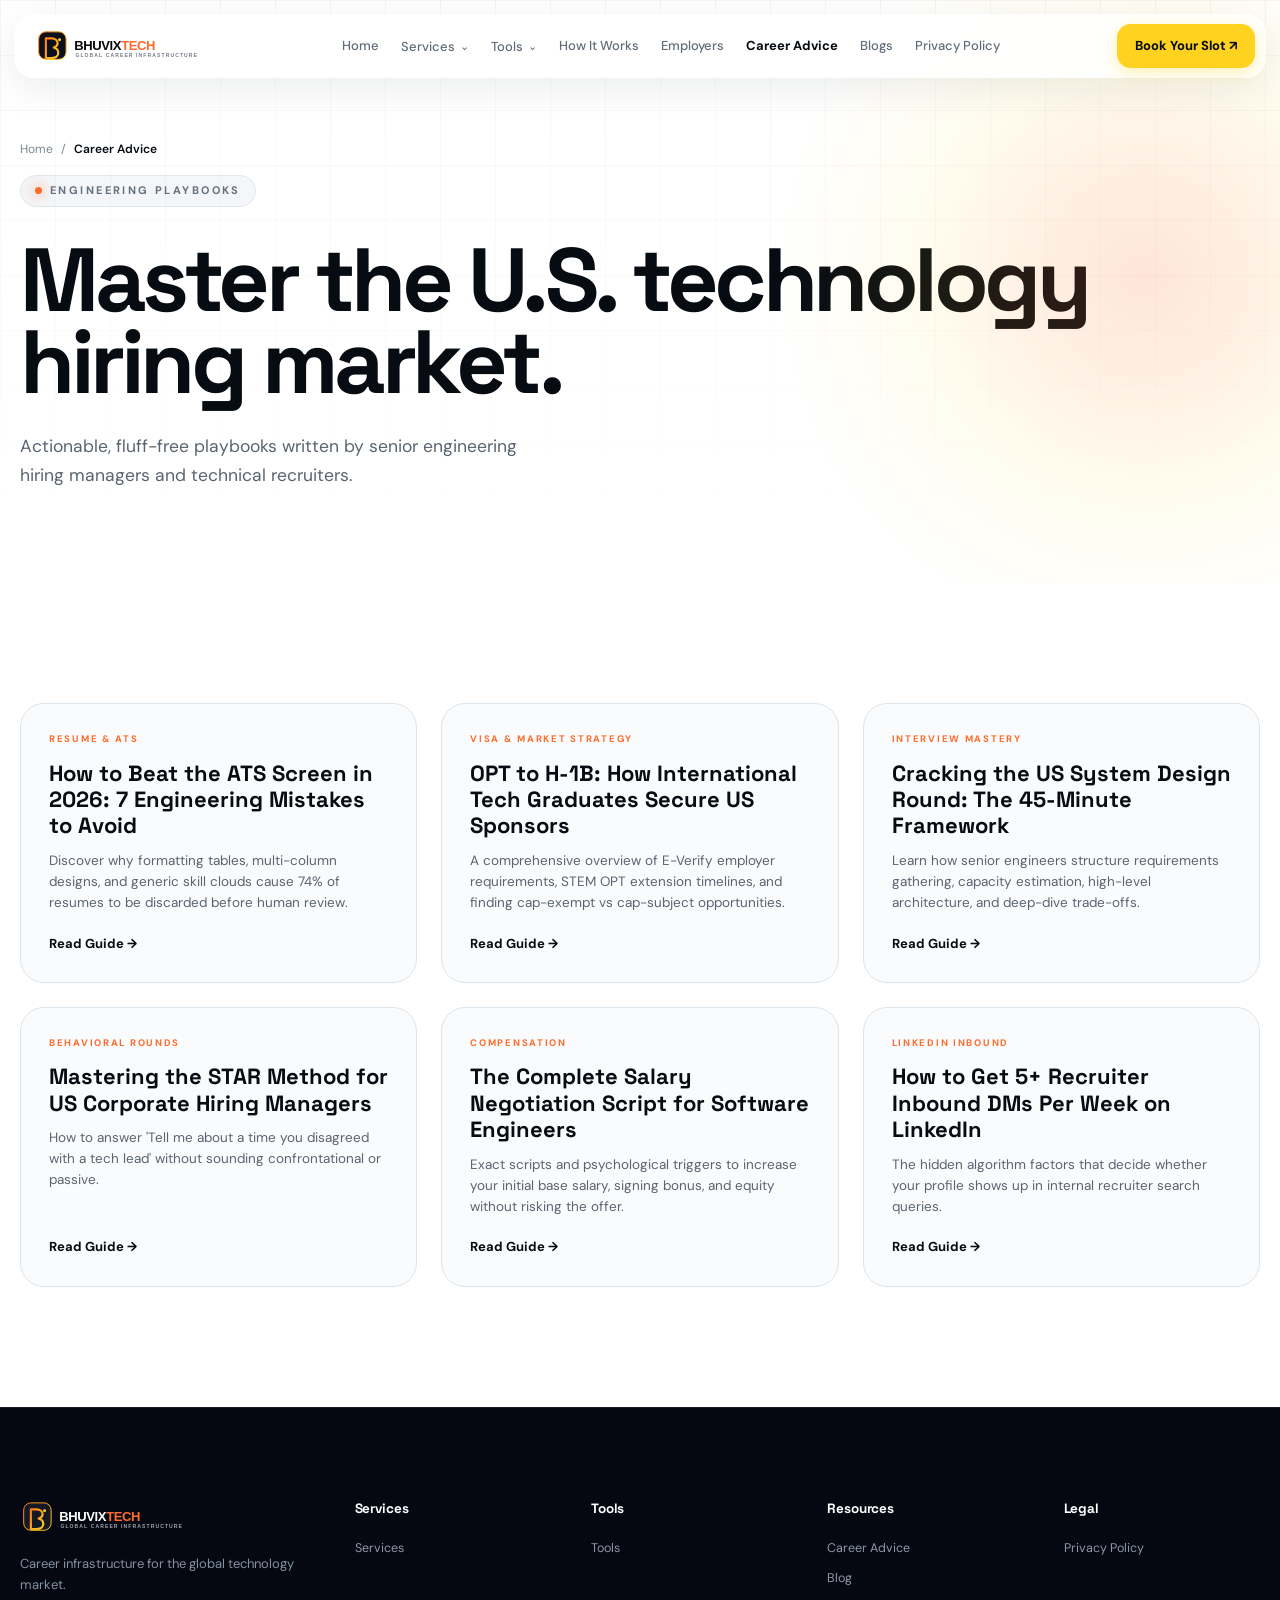
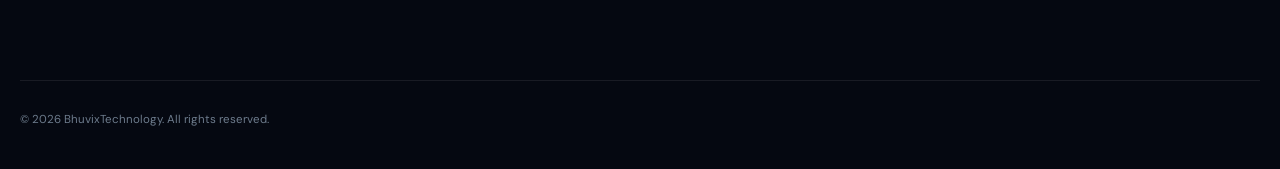
==== career-advice.html @ 8f8b4626 "Initial commit of BhuvixTechnology website" ====
<!DOCTYPE html>
<html lang="en">
<head>
  <meta charset="utf-8">
  <meta name="viewport" content="width=device-width, initial-scale=1">
  <title>Career Advice &amp; Guides — BhuvixTechnology</title>
  <meta name="description" content="Expert insights on navigating the US technology hiring landscape, ATS resume optimization, system design interview prep, and STEM OPT/H-1B job strategies.">
  <link rel="icon" href="assets/logo.svg" type="image/svg+xml">
  <link rel="stylesheet" href="css/style.css">
</head>
<body>
  <svg style="position:absolute;width:0;height:0" aria-hidden="true">
    <defs>
      <filter id="goo">
        <feGaussianBlur in="SourceGraphic" result="blur" stdDeviation="6"></feGaussianBlur>
        <feColorMatrix in="blur" mode="matrix" values="1 0 0 0 0  0 1 0 0 0  0 0 1 0 0  0 0 0 21 -7" result="goo"></feColorMatrix>
        <feBlend in2="goo" in="SourceGraphic" result="mix"></feBlend>
      </filter>
    </defs>
  </svg>

  <nav class="nav">
    <a class="brand" href="index.html">
      <img src="assets/logo-horizontal.svg" alt="BhuvixTechnology">
    </a>
    <div class="links">
      <a href="index.html">Home</a>
      <div class="navItem">
        <button type="button">Services <span class="navChev">⌄</span></button>
        <div class="navDropdown">
          <a href="services.html">All Services</a>
          <a href="services.html#career-strategy">Career Strategy</a>
          <a href="services.html#resume-rebranding">Resume Rebranding</a>
        </div>
      </div>
      <div class="navItem">
        <button type="button">Tools <span class="navChev">⌄</span></button>
        <div class="navDropdown">
          <a href="tools.html#resume-analyzer">Resume Analyzer</a>
          <a href="tools.html#job-match-score">Job Match Score</a>
        </div>
      </div>
      <a href="how-it-works.html">How It Works</a>
      <a href="employers.html">Employers</a>
      <a href="career-advice.html" style="color:var(--ink); font-weight:700;">Career Advice</a>
      <a href="blog.html">Blogs</a>
      <a href="privacy-policy.html">Privacy Policy</a>
    </div>
    <div style="display:flex;align-items:center;gap:10px">
      <a class="navcta openBookingModal" href="contact.html"><span class="blobBtnLabel">Book Your Slot ↗</span></a>
      <button type="button" class="navMobileToggle"><span></span></button>
    </div>
  </nav>

  <div class="navMobilePanel">
    <a href="index.html">Home</a>
    <a href="services.html">Services</a>
    <a href="tools.html">Tools</a>
    <a href="how-it-works.html">How It Works</a>
    <a href="career-advice.html" style="font-weight:700;">Career Advice</a>
    <a href="blog.html">Blogs</a>
    <a href="contact.html">Contact Us</a>
  </div>

  <section class="pageHeader">
    <div class="grid"></div>
    <div class="glow"></div>
    <div class="wrap">
      <div class="breadcrumbs">
        <a href="index.html">Home</a>
        <span>/</span>
        <span style="color:var(--ink); font-weight:600;">Career Advice</span>
      </div>
      <div class="eyebrow"><i></i> Engineering Playbooks</div>
      <h1>Master the U.S. technology hiring market.</h1>
      <p class="lead">Actionable, fluff-free playbooks written by senior engineering hiring managers and technical recruiters.</p>
    </div>
  </section>

  <!-- Career Guides Grid -->
  <section class="section white">
    <div class="wrap">
      <div style="display:grid; grid-template-columns:repeat(3, 1fr); gap:24px;">

        <article style="border:1px solid #dce4eb; border-radius:24px; padding:28px; background:#fafbfc; display:flex; flex-direction:column;">
          <span style="font-size:9.5px; letter-spacing:0.18em; font-weight:700; color:var(--primary); margin-bottom:12px;">RESUME &amp; ATS</span>
          <h3 style="font-family:var(--font-heading); font-size:22px; line-height:1.2; margin-bottom:12px;">How to Beat the ATS Screen in 2026: 7 Engineering Mistakes to Avoid</h3>
          <p style="color:var(--muted); font-size:13.5px; line-height:1.55; margin-bottom:20px; flex-grow:1;">Discover why formatting tables, multi-column designs, and generic skill clouds cause 74% of resumes to be discarded before human review.</p>
          <a href="blog.html#ats-guide" style="font-weight:700; color:var(--ink); font-size:13px;">Read Guide →</a>
        </article>

        <article style="border:1px solid #dce4eb; border-radius:24px; padding:28px; background:#fafbfc; display:flex; flex-direction:column;">
          <span style="font-size:9.5px; letter-spacing:0.18em; font-weight:700; color:var(--primary); margin-bottom:12px;">VISA &amp; MARKET STRATEGY</span>
          <h3 style="font-family:var(--font-heading); font-size:22px; line-height:1.2; margin-bottom:12px;">OPT to H-1B: How International Tech Graduates Secure US Sponsors</h3>
          <p style="color:var(--muted); font-size:13.5px; line-height:1.55; margin-bottom:20px; flex-grow:1;">A comprehensive overview of E-Verify employer requirements, STEM OPT extension timelines, and finding cap-exempt vs cap-subject opportunities.</p>
          <a href="blog.html#opt-guide" style="font-weight:700; color:var(--ink); font-size:13px;">Read Guide →</a>
        </article>

        <article style="border:1px solid #dce4eb; border-radius:24px; padding:28px; background:#fafbfc; display:flex; flex-direction:column;">
          <span style="font-size:9.5px; letter-spacing:0.18em; font-weight:700; color:var(--primary); margin-bottom:12px;">INTERVIEW MASTERY</span>
          <h3 style="font-family:var(--font-heading); font-size:22px; line-height:1.2; margin-bottom:12px;">Cracking the US System Design Round: The 45-Minute Framework</h3>
          <p style="color:var(--muted); font-size:13.5px; line-height:1.55; margin-bottom:20px; flex-grow:1;">Learn how senior engineers structure requirements gathering, capacity estimation, high-level architecture, and deep-dive trade-offs.</p>
          <a href="blog.html#system-design" style="font-weight:700; color:var(--ink); font-size:13px;">Read Guide →</a>
        </article>

        <article style="border:1px solid #dce4eb; border-radius:24px; padding:28px; background:#fafbfc; display:flex; flex-direction:column;">
          <span style="font-size:9.5px; letter-spacing:0.18em; font-weight:700; color:var(--primary); margin-bottom:12px;">BEHAVIORAL ROUNDS</span>
          <h3 style="font-family:var(--font-heading); font-size:22px; line-height:1.2; margin-bottom:12px;">Mastering the STAR Method for US Corporate Hiring Managers</h3>
          <p style="color:var(--muted); font-size:13.5px; line-height:1.55; margin-bottom:20px; flex-grow:1;">How to answer 'Tell me about a time you disagreed with a tech lead' without sounding confrontational or passive.</p>
          <a href="blog.html#star-method" style="font-weight:700; color:var(--ink); font-size:13px;">Read Guide →</a>
        </article>

        <article style="border:1px solid #dce4eb; border-radius:24px; padding:28px; background:#fafbfc; display:flex; flex-direction:column;">
          <span style="font-size:9.5px; letter-spacing:0.18em; font-weight:700; color:var(--primary); margin-bottom:12px;">COMPENSATION</span>
          <h3 style="font-family:var(--font-heading); font-size:22px; line-height:1.2; margin-bottom:12px;">The Complete Salary Negotiation Script for Software Engineers</h3>
          <p style="color:var(--muted); font-size:13.5px; line-height:1.55; margin-bottom:20px; flex-grow:1;">Exact scripts and psychological triggers to increase your initial base salary, signing bonus, and equity without risking the offer.</p>
          <a href="blog.html#negotiation" style="font-weight:700; color:var(--ink); font-size:13px;">Read Guide →</a>
        </article>

        <article style="border:1px solid #dce4eb; border-radius:24px; padding:28px; background:#fafbfc; display:flex; flex-direction:column;">
          <span style="font-size:9.5px; letter-spacing:0.18em; font-weight:700; color:var(--primary); margin-bottom:12px;">LINKEDIN INBOUND</span>
          <h3 style="font-family:var(--font-heading); font-size:22px; line-height:1.2; margin-bottom:12px;">How to Get 5+ Recruiter Inbound DMs Per Week on LinkedIn</h3>
          <p style="color:var(--muted); font-size:13.5px; line-height:1.55; margin-bottom:20px; flex-grow:1;">The hidden algorithm factors that decide whether your profile shows up in internal recruiter search queries.</p>
          <a href="blog.html#linkedin-secrets" style="font-weight:700; color:var(--ink); font-size:13px;">Read Guide →</a>
        </article>

      </div>
    </div>
  </section>

  <!-- Footer -->
  <footer class="siteFooter">
    <div class="wrap">
      <div class="footerTop">
        <div class="footerBrand">
          <a class="brand" href="index.html">
            <img src="assets/logo-horizontal-white.svg" alt="BhuvixTechnology">
          </a>
          <p>Career infrastructure for the global technology market.</p>
        </div>
        <div class="footerCol">
          <b>Services</b>
          <a href="services.html">Services</a>
        </div>
        <div class="footerCol">
          <b>Tools</b>
          <a href="tools.html">Tools</a>
        </div>
        <div class="footerCol">
          <b>Resources</b>
          <a href="career-advice.html">Career Advice</a>
          <a href="blog.html">Blog</a>
        </div>
        <div class="footerCol">
          <b>Legal</b>
          <a href="privacy-policy.html">Privacy Policy</a>
        </div>
      </div>
      <div class="footerBottom">
        <span>© 2026 BhuvixTechnology. All rights reserved.</span>
      </div>
    </div>
  </footer>

  <!-- Booking Modal -->
  <div id="bookingModal" class="modalBackdrop">
    <div class="modalBox">
      <button type="button" class="modalClose">×</button>
      <h3 class="modalTitle">Book Your Strategy Session</h3>
      <p class="modalSub">Connect 1-on-1 with a senior US career advisor from BhuvixTechnology.</p>
      <form id="bookingForm" class="modalForm">
        <div class="formRow">
          <div class="formGroup">
            <label>Full Name *</label>
            <input type="text" name="name" required placeholder="John Doe">
          </div>
          <div class="formGroup">
            <label>Email Address *</label>
            <input type="email" name="email" required placeholder="john@example.com">
          </div>
        </div>
        <button type="submit" class="primary" style="margin-top:10px;">
          <span class="blobBtnLabel">Confirm My Session ↗</span>
        </button>
      </form>
      <div id="bookingSuccess" style="display:none;"></div>
    </div>
  </div>

  <script src="js/main.js"></script>
</body>
</html>
---- css/style.css ----
@import url('https://fonts.googleapis.com/css2?family=DM+Sans:ital,opsz,wght@0,9..40,400;0,9..40,500;0,9..40,600;0,9..40,700;1,9..40,400&family=Space+Grotesk:wght@400;500;600;700&display=swap');

:root {
  --bg: #f7f6f2;
  --paper: #ffffff;
  --ink: #070b12;
  --muted: #5a6470;
  --line: rgba(7, 11, 18, 0.1);
  --cyan: #ff6b2c;
  --primary: #ff6b2c;
  --primary-hover: #ff540a;
  --accent: #ffd21f;
  --orange: #ff6b2c;
  --yellow: #ffd21f;
  --soft: #f7f6f2;
  --ice: #fff2ea;
  --navy: #090d16;
  --navypanel: #111726;
  --navyline: #1e2638;
  --navytext: #9aa5b6;
  --radius-sm: 10px;
  --radius-md: 18px;
  --radius-lg: 28px;
  --radius-pill: 9999px;
  --font-heading: 'Space Grotesk', -apple-system, sans-serif;
  --font-body: 'DM Sans', -apple-system, sans-serif;
  --transition: all 0.3s cubic-bezier(0.16, 1, 0.3, 1);
}

*, *::before, *::after {
  box-sizing: border-box;
  margin: 0;
  padding: 0;
}

html {
  scroll-behavior: smooth;
  -webkit-font-smoothing: antialiased;
}

body {
  background: var(--bg);
  color: var(--ink);
  font-family: var(--font-body);
  overflow-x: hidden;
  line-height: 1.6;
}

a {
  color: inherit;
  text-decoration: none;
  transition: color 0.2s ease;
}

button {
  font-family: inherit;
  cursor: pointer;
  border: none;
  background: none;
}

.wrap {
  width: min(1280px, calc(100% - 40px));
  margin: 0 auto;
}

/* ==========================================================================
   NAVIGATION
   ========================================================================== */
.nav {
  position: fixed;
  z-index: 1000;
  top: 14px;
  left: 50%;
  transform: translateX(-50%);
  width: min(1280px, calc(100% - 28px));
  height: 64px;
  border: 1px solid rgba(255, 255, 255, 0.9);
  background: rgba(255, 255, 255, 0.88);
  -webkit-backdrop-filter: blur(20px);
  backdrop-filter: blur(20px);
  border-radius: 20px;
  display: flex;
  align-items: center;
  justify-content: space-between;
  padding: 0 10px 0 20px;
  box-shadow: 0 10px 40px rgba(16, 24, 40, 0.08);
  transition: var(--transition);
}

.brand {
  display: flex;
  align-items: center;
  gap: 8px;
}

.brand img {
  height: 38px;
  width: auto;
  object-fit: contain;
  display: block;
}

.links {
  display: flex;
  align-items: center;
  gap: 22px;
  font-size: 13px;
  font-weight: 500;
  color: #616c78;
}

.links a:hover, .links .navItem > button:hover {
  color: var(--ink);
}

.navItem {
  position: relative;
}

.navItem > button {
  display: flex;
  align-items: center;
  gap: 5px;
  font-size: 13px;
  font-weight: 500;
  color: #616c78;
  padding: 8px 0;
  transition: color 0.2s;
}

.navChev {
  font-size: 11px;
  transition: transform 0.25s ease;
}

.navItem:hover .navChev {
  transform: rotate(180deg);
}

.navDropdown {
  position: absolute;
  top: 100%;
  left: 50%;
  transform: translateX(-50%) translateY(12px);
  width: 290px;
  background: #ffffff;
  border: 1px solid rgba(7, 11, 18, 0.08);
  border-radius: 18px;
  box-shadow: 0 20px 60px rgba(9, 13, 22, 0.15);
  padding: 8px;
  opacity: 0;
  visibility: hidden;
  transition: all 0.25s cubic-bezier(0.16, 1, 0.3, 1);
  pointer-events: none;
  display: flex;
  flex-direction: column;
  gap: 2px;
  z-index: 100;
}

.navItem:hover .navDropdown {
  opacity: 1;
  visibility: visible;
  transform: translateX(-50%) translateY(4px);
  pointer-events: auto;
}

.navDropdown a {
  display: flex;
  align-items: center;
  justify-content: space-between;
  padding: 10px 14px;
  border-radius: 12px;
  font-size: 12.5px;
  font-weight: 600;
  color: var(--ink);
  transition: background 0.15s ease, color 0.15s ease;
}

.navDropdown a:hover {
  background: #f4f6f8;
  color: var(--primary);
}

.navDropdown a small {
  font-size: 8px;
  letter-spacing: 0.15em;
  font-weight: 700;
  padding: 3px 6px;
  background: rgba(255, 107, 44, 0.1);
  color: var(--primary);
  border-radius: 6px;
}

/* Blob Buttons */
.navcta, .primary {
  position: relative;
  overflow: hidden;
  display: inline-flex;
  align-items: center;
  justify-content: center;
  background: var(--yellow);
  color: #070b12;
  font-weight: 700;
  font-size: 13px;
  border-radius: 14px;
  padding: 12px 18px;
  border: none;
  box-shadow: 0 4px 15px rgba(255, 210, 31, 0.35);
  transition: transform 0.2s ease, box-shadow 0.2s ease;
  z-index: 1;
}

.primary {
  padding: 15px 24px;
  font-size: 14px;
}

.navcta:hover, .primary:hover {
  transform: translateY(-2px);
  box-shadow: 0 8px 25px rgba(255, 107, 44, 0.4);
}

.blobBtnLabel {
  position: relative;
  z-index: 2;
  display: inline-flex;
  align-items: center;
  gap: 6px;
}

.blobBtnClip {
  position: absolute;
  inset: 0;
  z-index: 1;
  overflow: hidden;
  border-radius: inherit;
  pointer-events: none;
}

.blobBtnBlobs {
  position: relative;
  display: block;
  width: 100%;
  height: 100%;
  filter: url(#goo);
}

.blobBtnBlob {
  position: absolute;
  top: -40%;
  width: 28%;
  height: 180%;
  background: var(--orange);
  border-radius: 100%;
  transform: translate3d(0, 150%, 0) scale(1.4);
  transition: transform 0.45s ease;
}

.blobBtnBlob:nth-child(1) { left: 0%; }
.blobBtnBlob:nth-child(2) { left: 30%; transition-delay: 0.08s; }
.blobBtnBlob:nth-child(3) { left: 60%; transition-delay: 0.16s; }
.blobBtnBlob:nth-child(4) { left: 90%; transition-delay: 0.24s; }

.navcta:hover .blobBtnBlob, .primary:hover .blobBtnBlob {
  transform: translate3d(0, 0, 0) scale(1.4);
}

.secondary {
  display: inline-flex;
  align-items: center;
  justify-content: center;
  gap: 6px;
  background: #ffffff;
  border: 1px solid #d7dde4;
  color: var(--ink);
  font-weight: 600;
  font-size: 13.5px;
  padding: 14px 22px;
  border-radius: 14px;
  box-shadow: 0 4px 12px rgba(16, 24, 40, 0.04);
  transition: var(--transition);
}

.secondary:hover {
  border-color: #070b12;
  transform: translateY(-2px);
  box-shadow: 0 8px 20px rgba(16, 24, 40, 0.08);
}

/* Mobile Toggle */
.navMobileToggle {
  display: none;
  width: 40px;
  height: 40px;
  border-radius: 12px;
  border: 1px solid #e1e6eb;
  background: #ffffff;
  position: relative;
  align-items: center;
  justify-content: center;
}

.navMobileToggle span, .navMobileToggle span::before, .navMobileToggle span::after {
  content: "";
  display: block;
  width: 18px;
  height: 2px;
  background: var(--ink);
  border-radius: 2px;
  position: absolute;
  transition: 0.25s ease;
}

.navMobileToggle span::before { transform: translateY(-5px); }
.navMobileToggle span::after { transform: translateY(5px); }

.navMobileToggle.open span { background: transparent; }
.navMobileToggle.open span::before { transform: rotate(45deg); }
.navMobileToggle.open span::after { transform: rotate(-45deg); }

.navMobilePanel {
  display: none;
  position: fixed;
  top: 86px;
  left: 14px;
  right: 14px;
  background: #ffffff;
  border: 1px solid rgba(7, 11, 18, 0.1);
  border-radius: 22px;
  box-shadow: 0 25px 70px rgba(9, 13, 22, 0.2);
  padding: 24px;
  max-height: calc(100vh - 110px);
  overflow-y: auto;
  z-index: 999;
  flex-direction: column;
  gap: 14px;
}

.navMobilePanel.open {
  display: flex;
  animation: panelSlide 0.3s ease;
}

@keyframes panelSlide {
  from { opacity: 0; transform: translateY(-10px); }
  to { opacity: 1; transform: translateY(0); }
}

.navMobileGroup {
  display: flex;
  flex-direction: column;
  gap: 8px;
  padding: 10px 0;
  border-top: 1px solid #edf1f5;
  border-bottom: 1px solid #edf1f5;
}

.navMobileGroup b {
  font-size: 11px;
  letter-spacing: 0.15em;
  text-transform: uppercase;
  color: var(--primary);
}

.navMobileGroup a {
  font-size: 14px;
  color: #434c56;
  padding: 4px 0;
}

/* ==========================================================================
   HERO SECTION
   ========================================================================== */
.hero {
  position: relative;
  overflow: hidden;
  padding: 155px 0 95px;
  background: #ffffff;
}

.grid {
  position: absolute;
  inset: 0;
  background-image: linear-gradient(rgba(16, 24, 40, 0.04) 1px, transparent 0),
                    linear-gradient(90deg, rgba(16, 24, 40, 0.04) 1px, transparent 0);
  background-size: 55px 55px;
  -webkit-mask-image: linear-gradient(#000, transparent 92%);
  mask-image: linear-gradient(#000, transparent 92%);
  pointer-events: none;
}

.glow {
  position: absolute;
  width: 750px;
  height: 750px;
  right: -240px;
  top: -100px;
  border-radius: 50%;
  background: radial-gradient(circle, rgba(255, 107, 44, 0.18), rgba(255, 210, 31, 0.08) 40%, transparent 70%);
  animation: floatOrb 10s ease-in-out infinite;
  pointer-events: none;
}

.glow2 {
  position: absolute;
  width: 580px;
  height: 580px;
  left: -260px;
  bottom: -180px;
  border-radius: 50%;
  background: radial-gradient(circle, rgba(255, 107, 44, 0.14), transparent 68%);
  animation: floatOrb 14s ease-in-out infinite reverse;
  pointer-events: none;
}

@keyframes floatOrb {
  50% { transform: translate(30px, -25px) scale(1.05); }
}

.heroGrid {
  position: relative;
  display: grid;
  grid-template-columns: 1.1fr 0.9fr;
  align-items: center;
  gap: 40px;
}

.eyebrow {
  display: inline-flex;
  align-items: center;
  gap: 8px;
  font-size: 11px;
  letter-spacing: 0.22em;
  text-transform: uppercase;
  color: #65717e;
  font-weight: 700;
  padding: 6px 14px;
  border-radius: var(--radius-pill);
  background: #f4f6f9;
  border: 1px solid #e2e8ee;
  margin-bottom: 20px;
}

.eyebrow i {
  display: inline-block;
  width: 7px;
  height: 7px;
  border-radius: 50%;
  background: var(--primary);
  box-shadow: 0 0 14px var(--primary);
  animation: livePulse 2s infinite ease-in-out;
}

@keyframes livePulse {
  50% { opacity: 0.4; transform: scale(1.3); }
}

.heroHeadingWrap {
  position: relative;
}

h1, .title, .big {
  font-family: var(--font-heading);
  letter-spacing: -0.05em;
  font-weight: 700;
}

h1 {
  font-size: clamp(52px, 7vw, 98px);
  line-height: 0.92;
  margin: 12px 0 28px;
}

.grad {
  background: linear-gradient(95deg, #070b12 0%, #ff6b2c 50%, #ffd21f 100%);
  -webkit-background-clip: text;
  background-clip: text;
  color: transparent;
}

.lead {
  font-size: 17.5px;
  line-height: 1.65;
  color: var(--muted);
  max-width: 540px;
  margin-bottom: 34px;
}

.actions {
  display: flex;
  gap: 14px;
  flex-wrap: wrap;
  align-items: center;
}

.heroStatsGrid {
  display: grid;
  grid-template-columns: repeat(4, 1fr);
  gap: 12px;
  margin-top: 40px;
  padding-top: 24px;
  border-top: 1px solid rgba(7, 11, 18, 0.08);
}

.heroStat {
  display: flex;
  flex-direction: column;
}

.heroStat strong {
  font-family: var(--font-heading);
  font-size: 24px;
  font-weight: 700;
  color: var(--ink);
  letter-spacing: -0.03em;
}

.heroStat span {
  font-size: 11px;
  color: #727f8e;
  line-height: 1.35;
  margin-top: 2px;
}

/* Hero Visual & 3D Cards */
.heroVisual {
  height: 560px;
  position: relative;
  display: grid;
  place-items: center;
}

.aura {
  width: 440px;
  height: 440px;
  border-radius: 50%;
  background: radial-gradient(circle, #ffffff 20%, #fef3ec 55%, transparent 72%);
  box-shadow: 0 40px 90px rgba(255, 107, 44, 0.12);
  position: absolute;
}

.orbit {
  position: absolute;
  width: 520px;
  height: 520px;
  border: 1px solid rgba(255, 107, 44, 0.22);
  border-radius: 50%;
  transform: rotateX(68deg) rotate(-20deg);
  animation: orbRotate 18s linear infinite;
}

.orbit::after {
  content: "";
  position: absolute;
  width: 14px;
  height: 14px;
  border-radius: 50%;
  background: var(--primary);
  left: 8%;
  top: 12%;
  box-shadow: 0 0 25px var(--primary);
}

.orbit2 {
  position: absolute;
  width: 380px;
  height: 380px;
  border: 1px dashed rgba(255, 210, 31, 0.35);
  border-radius: 50%;
  transform: rotateY(65deg);
  animation: orbRotate2 14s linear infinite reverse;
}

@keyframes orbRotate {
  to { transform: rotateX(68deg) rotate(340deg); }
}

@keyframes orbRotate2 {
  to { transform: rotateY(425deg); }
}

.heroCenterLogo {
  position: relative;
  z-index: 5;
  width: 170px;
  height: 170px;
  border-radius: 40px;
  background: #ffffff;
  border: 1.5px solid rgba(255, 107, 44, 0.3);
  box-shadow: 0 30px 70px rgba(255, 107, 44, 0.2);
  display: grid;
  place-items: center;
  animation: floatLogo 5s ease-in-out infinite;
}

.heroCenterLogo img {
  width: 95px;
  height: 95px;
}

@keyframes floatLogo {
  50% { transform: translateY(-12px); }
}

.heroFeatures {
  position: absolute;
  inset: 0;
  pointer-events: none;
  z-index: 10;
}

.heroFeature {
  position: absolute;
  pointer-events: auto;
  width: 230px;
  padding: 12px 14px;
  border: 1px solid rgba(220, 228, 234, 0.85);
  border-radius: 18px;
  background: rgba(255, 255, 255, 0.92);
  -webkit-backdrop-filter: blur(14px);
  backdrop-filter: blur(14px);
  box-shadow: 0 16px 40px rgba(16, 24, 40, 0.09);
  display: flex;
  align-items: center;
  gap: 12px;
  text-align: left;
  transition: var(--transition);
  cursor: pointer;
}

.heroFeature:hover {
  transform: translateY(-5px) scale(1.02);
  box-shadow: 0 25px 60px rgba(255, 107, 44, 0.18);
  border-color: var(--primary);
}

.hf1 { right: -15px; top: 12%; }
.hf2 { left: -35px; top: 48%; }
.hf3 { right: -5px; bottom: 10%; }
.hf4 { left: -15px; top: 12%; }

.hfIcon {
  width: 38px;
  height: 38px;
  border-radius: 50%;
  display: grid;
  place-items: center;
  background: radial-gradient(circle, rgba(255, 107, 44, 0.15), #ffffff);
  border: 1px solid rgba(255, 107, 44, 0.35);
  color: var(--primary);
  font-family: var(--font-heading);
  font-weight: 700;
  font-size: 13px;
  flex: none;
}

.hfCopy {
  display: flex;
  flex-direction: column;
  min-width: 0;
}

.hfCopy strong {
  font-family: var(--font-heading);
  font-size: 12.5px;
  font-weight: 700;
  color: var(--ink);
}

.hfCopy small {
  font-size: 9px;
  color: #7a8794;
}

.hfArrow {
  margin-left: auto;
  font-size: 14px;
  color: #9aa7b4;
  transition: transform 0.2s;
}

.heroFeature:hover .hfArrow {
  transform: translateX(3px) translateY(-3px);
  color: var(--primary);
}

/* ==========================================================================
   WHO IS BHUVIX FOR (AUDIENCE SECTION)
   ========================================================================== */
.section {
  padding: 120px 0;
  position: relative;
}

.section.white {
  background: #ffffff;
}

.head {
  display: flex;
  justify-content: space-between;
  align-items: flex-end;
  gap: 40px;
  margin-bottom: 60px;
}

.kicker {
  font-size: 11px;
  letter-spacing: 0.2em;
  text-transform: uppercase;
  color: var(--primary);
  font-weight: 700;
  margin-bottom: 8px;
}

.title {
  font-size: clamp(40px, 5.5vw, 76px);
  line-height: 0.94;
  margin: 8px 0 0;
}

.copy {
  max-width: 440px;
  color: var(--muted);
  font-size: 15px;
  line-height: 1.65;
}

.audienceCards {
  display: grid;
  grid-template-columns: repeat(4, 1fr);
  gap: 18px;
}

.audienceCard {
  border: 1px solid #e1e7ed;
  border-radius: 24px;
  background: #ffffff;
  padding: 28px 24px;
  position: relative;
  display: flex;
  flex-direction: column;
  transition: var(--transition);
}

.audienceCard:hover {
  transform: translateY(-8px);
  box-shadow: 0 25px 65px rgba(16, 24, 40, 0.09);
  border-color: rgba(255, 107, 44, 0.4);
}

.audienceCard > span {
  font-size: 9.5px;
  letter-spacing: 0.16em;
  color: #83909e;
  font-weight: 700;
}

.audienceIcon {
  position: absolute;
  right: 22px;
  top: 24px;
  width: 36px;
  height: 36px;
  border: 1px solid #e1e7ed;
  border-radius: 50%;
  display: grid;
  place-items: center;
  font-size: 13px;
  color: #727e8a;
  transition: var(--transition);
}

.audienceCard:hover .audienceIcon {
  background: var(--primary);
  color: #ffffff;
  border-color: var(--primary);
  transform: rotate(45deg);
}

.audienceCard h3 {
  font-family: var(--font-heading);
  font-size: 22px;
  font-weight: 700;
  margin: 50px 0 12px;
  line-height: 1.1;
  letter-spacing: -0.03em;
}

.audienceCard p {
  font-size: 13.5px;
  color: var(--muted);
  line-height: 1.55;
  margin-bottom: 24px;
  flex-grow: 1;
}

.audienceCard a {
  font-size: 12px;
  font-weight: 700;
  color: var(--ink);
  display: inline-flex;
  align-items: center;
  gap: 6px;
}

.audienceCard a:hover {
  color: var(--primary);
}

/* Audience Split Strip */
.audienceStrip {
  background: #090d16;
  color: #ffffff;
  padding: 30px 0;
  border-top: 1px solid rgba(255, 255, 255, 0.1);
  border-bottom: 1px solid rgba(255, 255, 255, 0.1);
}

.audienceGrid {
  display: grid;
  grid-template-columns: 1fr 1fr;
  gap: 40px;
}

.audienceGrid > div {
  display: flex;
  flex-direction: column;
  gap: 4px;
}

.audienceGrid span {
  font-size: 10px;
  letter-spacing: 0.2em;
  text-transform: uppercase;
  color: #ff915b;
  font-weight: 700;
}

.audienceGrid strong {
  font-family: var(--font-heading);
  font-size: 22px;
  letter-spacing: -0.03em;
}

/* Continuous Marquee */
.marquee {
  border-top: 1px solid var(--line);
  border-bottom: 1px solid var(--line);
  overflow: hidden;
  white-space: nowrap;
  padding: 18px 0;
  background: #ffffff;
}

.mq {
  display: inline-flex;
  gap: 60px;
  animation: scrollMarquee 30s linear infinite;
  font-size: 11px;
  letter-spacing: 0.22em;
  text-transform: uppercase;
  color: #697684;
  font-weight: 700;
}

.mq span {
  display: inline-flex;
  align-items: center;
  gap: 60px;
}

@keyframes scrollMarquee {
  to { transform: translateX(-50%); }
}

/* ==========================================================================
   CAREER SIGNAL DASHBOARD
   ========================================================================== */
.signalSection {
  background: var(--ice);
  overflow: hidden;
}

.signalDashboard {
  position: relative;
  display: grid;
  grid-template-columns: 1fr 1.25fr 1fr;
  min-height: 480px;
  border: 1px solid #dce4eb;
  border-radius: 32px;
  background: #ffffff;
  overflow: hidden;
  box-shadow: 0 35px 90px rgba(16, 24, 40, 0.08);
}

.signalSide {
  padding: 40px 36px;
  border-right: 1px solid #e5ecf2;
  display: flex;
  flex-direction: column;
  justify-content: center;
}

.signalSideLabel {
  font-size: 10px;
  letter-spacing: 0.2em;
  font-weight: 700;
  color: #7e8d9d;
}

.bigScore {
  display: flex;
  align-items: baseline;
  gap: 6px;
  margin: 18px 0 8px;
}

.bigScore span {
  font-family: var(--font-heading);
  font-size: 84px;
  font-weight: 700;
  line-height: 0.88;
  letter-spacing: -0.06em;
  color: var(--ink);
}

.bigScore small {
  font-family: var(--font-heading);
  font-size: 16px;
  font-weight: 600;
  color: #8291a1;
}

.scoreTrack {
  height: 8px;
  background: #edf2f6;
  border-radius: 99px;
  overflow: hidden;
  margin: 8px 0 20px;
}

.scoreTrack i {
  display: block;
  height: 100%;
  width: 84%;
  background: linear-gradient(90deg, #ff6b2c, #ffd21f);
  border-radius: 99px;
  transition: width 0.6s cubic-bezier(0.16, 1, 0.3, 1);
}

.signalSide p {
  font-size: 13.5px;
  color: var(--muted);
  line-height: 1.55;
  margin-bottom: 24px;
}

.signalVisual {
  position: relative;
  display: grid;
  place-items: center;
  background: radial-gradient(circle at center, #ffffff 40%, #f6fafd 100%);
  overflow: hidden;
}

.signalVisual::before {
  content: "";
  position: absolute;
  width: 320px;
  height: 320px;
  border: 1px solid rgba(255, 107, 44, 0.15);
  border-radius: 50%;
}

.signalVisual::after {
  content: "";
  position: absolute;
  width: 220px;
  height: 220px;
  border: 1px dashed rgba(255, 107, 44, 0.25);
  border-radius: 50%;
}

.signalCore {
  width: 150px;
  height: 150px;
  border-radius: 50%;
  background: radial-gradient(circle, #ffffff, #fff3eb);
  border: 1.5px solid rgba(255, 107, 44, 0.35);
  display: grid;
  place-items: center;
  text-align: center;
  position: relative;
  z-index: 3;
  box-shadow: 0 0 70px rgba(255, 107, 44, 0.25);
}

.coreLabel {
  font-size: 8.5px;
  letter-spacing: 0.18em;
  color: #7b8896;
  line-height: 1.5;
}

.coreLabel b {
  font-size: 11px;
  color: var(--ink);
  font-family: var(--font-heading);
}

.corePulse {
  position: absolute;
  width: 10px;
  height: 10px;
  border-radius: 50%;
  right: 14px;
  top: 26px;
  background: var(--primary);
  box-shadow: 0 0 20px var(--primary);
  animation: corePulse 2s infinite ease-in-out;
}

@keyframes corePulse {
  50% { transform: scale(1.8); opacity: 0.4; }
}

.signalMetrics {
  padding: 30px 28px;
  display: flex;
  flex-direction: column;
  justify-content: center;
  gap: 12px;
}

.signalMetric {
  border: 1px solid #e1e7ed;
  border-radius: 18px;
  background: #fbfcfd;
  padding: 16px 18px;
  text-align: left;
  cursor: pointer;
  transition: var(--transition);
}

.signalMetric:hover, .signalMetric.active {
  border-color: var(--primary);
  background: #ffffff;
  box-shadow: 0 12px 30px rgba(255, 107, 44, 0.1);
  transform: translateX(-4px);
}

.metricTop {
  display: flex;
  justify-content: space-between;
  align-items: center;
}

.metricTop b {
  font-family: var(--font-heading);
  font-size: 10px;
  color: var(--primary);
}

.metricTop small {
  font-size: 8.5px;
  letter-spacing: 0.15em;
  color: #8594a3;
  font-weight: 700;
}

.signalMetric strong {
  display: block;
  font-family: var(--font-heading);
  font-size: 30px;
  font-weight: 700;
  letter-spacing: -0.05em;
  line-height: 1;
  margin: 6px 0 4px;
  color: var(--ink);
}

.signalMetric em {
  display: block;
  font-style: normal;
  font-size: 9.5px;
  color: #798796;
}

.signalMetric > i {
  display: block;
  height: 4px;
  background: #eef3f7;
  border-radius: 99px;
  margin-top: 10px;
  overflow: hidden;
}

.signalMetric > i u {
  display: block;
  height: 100%;
  background: linear-gradient(90deg, #ff6b2c, #ffd21f);
  border-radius: 99px;
  text-decoration: none;
}

.signalBottom {
  display: flex;
  align-items: center;
  justify-content: center;
  gap: 16px;
  margin-top: 24px;
  color: #8493a3;
  font-size: 9px;
  letter-spacing: 0.18em;
  font-weight: 700;
}

.signalBottom i {
  width: 32px;
  height: 1px;
  background: #d4dde5;
}

/* ==========================================================================
   CANDIDATE FLOW / BRIDGE STAGE
   ========================================================================== */
.bridgeStage {
  position: relative;
  min-height: 480px;
  border: 1px solid #dce4eb;
  border-radius: 32px;
  background: linear-gradient(180deg, #ffffff, #f7fafc);
  overflow: hidden;
  padding: 34px 38px;
  box-shadow: 0 35px 90px rgba(16, 24, 40, 0.07);
}

.bridgeTop {
  display: flex;
  justify-content: space-between;
  align-items: center;
  color: #7f8e9d;
  font-size: 9.5px;
  letter-spacing: 0.18em;
  font-weight: 700;
  text-transform: uppercase;
  margin-bottom: 24px;
}

.careerFlow {
  position: relative;
  display: grid;
  grid-template-columns: 1fr 0.8fr 1.2fr 0.8fr 1fr;
  align-items: center;
  min-height: 300px;
}

.flowNode {
  position: relative;
  display: flex;
  flex-direction: column;
  align-items: center;
  text-align: center;
}

.flowOrb {
  width: 120px;
  height: 120px;
  border-radius: 50%;
  background: #ffffff;
  border: 1px solid #d4dee7;
  box-shadow: 0 20px 50px rgba(16, 24, 40, 0.08);
  display: grid;
  place-items: center;
  position: relative;
}

.flowPulse {
  width: 10px;
  height: 10px;
  border-radius: 50%;
  background: var(--primary);
  box-shadow: 0 0 20px var(--primary);
  position: absolute;
  right: 18px;
  top: 18px;
}

.flowCheck {
  font-family: var(--font-heading);
  font-size: 32px;
  font-weight: 700;
  color: var(--primary);
}

.flowMini {
  font-size: 8.5px;
  letter-spacing: 0.18em;
  color: #8291a1;
  margin-top: 18px;
  font-weight: 700;
}

.flowNode strong {
  font-family: var(--font-heading);
  font-size: 17px;
  font-weight: 700;
  margin-top: 6px;
  color: var(--ink);
}

.flowNode small {
  font-size: 10.5px;
  color: #7c8998;
  margin-top: 4px;
}

.bhuvixCore {
  width: 150px;
  height: 150px;
  border-radius: 50%;
  background: radial-gradient(circle, #ffffff 40%, #fef3eb);
  border: 1.5px solid rgba(255, 107, 44, 0.4);
  display: grid;
  place-items: center;
  position: relative;
  box-shadow: 0 25px 75px rgba(255, 107, 44, 0.2);
}

.bhuvixCore img {
  width: 75px;
  height: 75px;
}

.coreRing {
  position: absolute;
  inset: -10px;
  border: 1px dashed rgba(255, 107, 44, 0.4);
  border-radius: 50%;
  animation: coreSpin 14s linear infinite;
}

@keyframes coreSpin {
  to { transform: rotate(1turn); }
}

.flowConnector {
  position: relative;
  height: 2px;
  margin: 0 -10px;
}

.connectorLine {
  height: 2px;
  background: linear-gradient(90deg, #ff6b2c, #ffd21f);
  box-shadow: 0 0 12px rgba(255, 107, 44, 0.3);
}

.flowTag {
  position: absolute;
  top: -30px;
  transform: translateX(-50%);
  padding: 5px 10px;
  background: #ffffff;
  border: 1px solid #dce4eb;
  border-radius: var(--radius-pill);
  font-size: 7.5px;
  letter-spacing: 0.14em;
  color: #798796;
  font-weight: 700;
  box-shadow: 0 6px 15px rgba(16, 24, 40, 0.05);
}

.flowTag.tagA { left: 22%; }
.flowTag.tagB { left: 50%; }
.flowTag.tagC { left: 78%; }

.travellingSignal {
  position: absolute;
  width: 10px;
  height: 10px;
  border-radius: 50%;
  background: #ffffff;
  border: 2px solid var(--primary);
  box-shadow: 0 0 20px var(--primary);
  top: 50%;
  left: 0;
  transform: translate(-50%, -50%);
  animation: signalSlide 3.6s ease-in-out infinite;
}

.secondSignal {
  animation-delay: 1.8s;
}

@keyframes signalSlide {
  0%, 100% { left: 0%; }
  50% { left: 100%; }
}

.successBar {
  position: relative;
  border-top: 1px solid #e1e8ef;
  padding-top: 24px;
  display: grid;
  grid-template-columns: repeat(4, 1fr);
  gap: 16px;
  margin-top: 24px;
}

.successBar div {
  display: flex;
  gap: 12px;
  align-items: center;
}

.successBar b {
  font-family: var(--font-heading);
  font-size: 16px;
  color: var(--primary);
}

.successBar span {
  font-size: 11px;
  color: #728190;
}

/* ==========================================================================
   JOURNEY SECTION
   ========================================================================== */
.journey {
  overflow-x: auto;
  padding-bottom: 20px;
  scrollbar-width: thin;
}

.journey::-webkit-scrollbar {
  height: 6px;
}
.journey::-webkit-scrollbar-thumb {
  background: #d4dde5;
  border-radius: 6px;
}

.track {
  display: flex;
  gap: 18px;
  width: max-content;
}

.card {
  width: 380px;
  min-height: 380px;
  border: 1px solid #e1e7ec;
  border-radius: 28px;
  background: #ffffff;
  padding: 32px;
  position: relative;
  overflow: hidden;
  display: flex;
  flex-direction: column;
  transition: var(--transition);
}

.card:nth-child(even) {
  background: #f7f9fb;
}

.card:hover {
  transform: translateY(-8px);
  box-shadow: 0 30px 70px rgba(16, 24, 40, 0.09);
  border-color: rgba(255, 107, 44, 0.4);
}

.card .num {
  font-size: 10px;
  letter-spacing: 0.16em;
  color: #8593a1;
  font-weight: 700;
}

.card .blob {
  position: absolute;
  width: 220px;
  height: 220px;
  right: -50px;
  top: 60px;
  border-radius: 50%;
  opacity: 0.15;
  background: radial-gradient(circle, var(--primary), transparent 70%);
  pointer-events: none;
}

.card:nth-child(2) .blob { background: radial-gradient(circle, #38bdf8, transparent 70%); }
.card:nth-child(3) .blob { background: radial-gradient(circle, #10b981, transparent 70%); }
.card:nth-child(4) .blob { background: radial-gradient(circle, #f43f5e, transparent 70%); }
.card:nth-child(5) .blob { background: radial-gradient(circle, #ffd21f, transparent 70%); }
.card:nth-child(6) .blob { background: radial-gradient(circle, #8b5cf6, transparent 70%); }

.card h3 {
  font-family: var(--font-heading);
  font-size: 32px;
  font-weight: 700;
  line-height: 1;
  letter-spacing: -0.04em;
  margin: 60px 0 14px;
}

.card p {
  font-size: 13.5px;
  color: var(--muted);
  line-height: 1.6;
}

/* ==========================================================================
   SERVICES GRID
   ========================================================================== */
.lightServices {
  background: #f4f6f8;
}

.serviceGrid {
  display: grid;
  grid-template-columns: repeat(3, 1fr);
  gap: 18px;
}

.serviceLight {
  min-height: 380px;
  border: 1px solid #dce4eb;
  border-radius: 26px;
  background: #ffffff;
  padding: 30px;
  position: relative;
  overflow: hidden;
  display: flex;
  flex-direction: column;
  transition: var(--transition);
}

.serviceLight:hover {
  transform: translateY(-8px);
  box-shadow: 0 30px 70px rgba(16, 24, 40, 0.08);
  border-color: var(--primary);
}

.serviceLight.featured {
  background: linear-gradient(145deg, #ffffff, #fff7f2);
  border-color: rgba(255, 107, 44, 0.3);
}

.serviceNo {
  font-size: 9.5px;
  letter-spacing: 0.18em;
  font-weight: 700;
  color: var(--primary);
}

.serviceTitleLight {
  font-family: var(--font-heading);
  font-size: 26px;
  font-weight: 700;
  line-height: 1.05;
  letter-spacing: -0.04em;
  margin: 18px 0 12px;
}

.serviceLight p {
  font-size: 13px;
  color: var(--muted);
  line-height: 1.55;
  margin-bottom: 24px;
  flex-grow: 1;
}

.serviceBadges {
  display: flex;
  flex-wrap: wrap;
  gap: 6px;
  margin-top: auto;
}

.serviceBadgeItem {
  padding: 4px 9px;
  border-radius: 8px;
  background: #edf2f6;
  font-size: 9px;
  color: #616f7e;
  font-weight: 600;
}

.serviceLink {
  margin-top: 14px;
  font-size: 12px;
  font-weight: 700;
  color: var(--ink);
  display: inline-flex;
  align-items: center;
  gap: 4px;
}

.serviceLink:hover {
  color: var(--primary);
}

/* Services Dark Quad */
.services {
  display: grid;
  grid-template-columns: repeat(2, 1fr);
  gap: 20px;
  margin-top: 40px;
}

.service {
  min-height: 380px;
  border: 1px solid #1e2638;
  border-radius: 28px;
  background: #090d16;
  color: #ffffff;
  padding: 32px;
  position: relative;
  overflow: hidden;
  display: flex;
  flex-direction: column;
  transition: var(--transition);
}

.service:hover {
  transform: translateY(-8px);
  border-color: rgba(255, 107, 44, 0.6);
  box-shadow: 0 30px 70px rgba(0, 0, 0, 0.5);
}

.serviceTitle {
  font-family: var(--font-heading);
  font-size: 32px;
  font-weight: 700;
  letter-spacing: -0.04em;
  margin: 40px 0 14px;
  color: #ffffff;
}

.service p {
  color: #929eaf;
  font-size: 13.5px;
  line-height: 1.6;
  max-width: 480px;
}

/* ==========================================================================
   CAREER TOOLS PREVIEW (ACCENT SECTION)
   ========================================================================== */
.lightProcess {
  background: var(--yellow);
  color: #070b12;
}

.lightProcess .kicker {
  color: #070b12;
}

.lightProcess .copy {
  color: #3b3523;
}

.processGrid {
  display: grid;
  grid-template-columns: repeat(4, 1fr);
  gap: 16px;
}

.processLight {
  background: #ffffff;
  border: 1.5px solid #070b12;
  border-radius: 22px;
  min-height: 340px;
  padding: 28px;
  position: relative;
  overflow: hidden;
  display: flex;
  flex-direction: column;
  transition: var(--transition);
}

.processLight:hover {
  transform: translateY(-6px);
  box-shadow: 0 25px 60px rgba(7, 11, 18, 0.15);
}

.processLight > b {
  font-size: 9.5px;
  letter-spacing: 0.18em;
  color: var(--primary);
}

.processLight h3 {
  font-family: var(--font-heading);
  font-size: 26px;
  font-weight: 700;
  letter-spacing: -0.04em;
  margin: 50px 0 10px;
  line-height: 1.1;
}

.processLight p {
  font-size: 12.5px;
  line-height: 1.5;
  color: #657280;
  flex-grow: 1;
}

.toolCardActions {
  display: flex;
  gap: 10px;
  margin-top: 20px;
  align-items: center;
}

.toolBadge {
  padding: 8px 12px;
  border: 1px solid #d4dde5;
  border-radius: var(--radius-pill);
  font-size: 9px;
  letter-spacing: 0.12em;
  font-weight: 700;
  color: #4f5d6c;
  background: #ffffff;
  transition: var(--transition);
}

.toolBadge:hover {
  border-color: #070b12;
  color: #070b12;
}

/* ==========================================================================
   PARTNERS WALL
   ========================================================================== */
.partnersSection {
  background: #ffffff;
}

.partnersLogoWall {
  position: relative;
  margin-top: 40px;
  display: flex;
  flex-direction: column;
  gap: 24px;
  -webkit-mask-image: linear-gradient(90deg, transparent, #000 10%, #000 90%, transparent);
  mask-image: linear-gradient(90deg, transparent, #000 10%, #000 90%, transparent);
}

.partnersLogoRow {
  overflow: hidden;
}

.partnersLogoTrack {
  display: flex;
  align-items: center;
  gap: 16px;
  width: max-content;
  animation: partnersScroll 34s linear infinite;
}

.partnersLogoTrack.reverse {
  animation: partnersScrollReverse 40s linear infinite;
}

.partnersLogoRow:hover .partnersLogoTrack {
  animation-play-state: paused;
}

.partnersLogoCard {
  display: flex;
  align-items: center;
  justify-content: center;
  flex: none;
  height: 80px;
  min-width: 180px;
  padding: 0 24px;
  border-radius: 18px;
  background: #ffffff;
  border: 1px solid #e5ecf2;
  box-shadow: 0 8px 24px rgba(7, 11, 18, 0.04);
}

.partnersLogoCard img {
  height: 32px;
  width: auto;
  max-width: 130px;
  object-fit: contain;
}

@keyframes partnersScroll {
  to { transform: translateX(-50%); }
}

@keyframes partnersScrollReverse {
  from { transform: translateX(-50%); }
  to { transform: translateX(0); }
}

/* ==========================================================================
   TESTIMONIALS WALL
   ========================================================================== */
.testimonialSection {
  background: var(--orange);
  color: var(--ink);
}

.testimonialSection .copy, .testimonialSection .kicker {
  color: #070b12;
}

.testimonialsWall {
  display: grid;
  grid-template-columns: repeat(3, 1fr);
  gap: 20px;
  margin-top: 40px;
  max-height: 600px;
  overflow: hidden;
  -webkit-mask-image: linear-gradient(180deg, transparent, #000 8%, #000 92%, transparent);
  mask-image: linear-gradient(180deg, transparent, #000 8%, #000 92%, transparent);
}

.testimonialsCol {
  overflow: hidden;
}

.testimonialsTrack {
  list-style: none;
  display: flex;
  flex-direction: column;
  gap: 18px;
  animation: testimonialsScrollUp 26s linear infinite;
}

.testimonialsTrack.reverse {
  animation: testimonialsScrollDown 30s linear infinite;
}

.testimonialsCol:hover .testimonialsTrack {
  animation-play-state: paused;
}

@keyframes testimonialsScrollUp {
  0% { transform: translateY(0); }
  100% { transform: translateY(-50%); }
}

@keyframes testimonialsScrollDown {
  0% { transform: translateY(-50%); }
  100% { transform: translateY(0); }
}

.testimonialCard2 {
  background: #ffffff;
  border-radius: 24px;
  padding: 28px;
  box-shadow: 0 20px 45px rgba(0, 0, 0, 0.12);
  transition: var(--transition);
}

.testimonialCard2:hover {
  transform: translateY(-5px);
  box-shadow: 0 30px 65px rgba(0, 0, 0, 0.2);
}

.testimonialCard2 p {
  color: #38424d;
  font-size: 14.5px;
  line-height: 1.6;
}

.testimonialCard2 footer {
  display: flex;
  align-items: center;
  gap: 12px;
  margin-top: 20px;
}

.testimonialAvatar {
  width: 42px;
  height: 42px;
  border-radius: 50%;
  display: grid;
  place-items: center;
  background: linear-gradient(135deg, #ffd21f, #ff6b2c);
  color: #ffffff;
  font-family: var(--font-heading);
  font-weight: 700;
  font-size: 14px;
  flex: none;
}

.testimonialWho {
  display: flex;
  flex-direction: column;
}

.testimonialWho cite {
  font-family: var(--font-heading);
  font-size: 13.5px;
  font-weight: 700;
  font-style: normal;
  color: var(--ink);
}

.testimonialWho span {
  font-size: 11px;
  color: #657482;
}

.testimonialMarquee {
  overflow: hidden;
  margin-top: 40px;
  border-top: 1px solid rgba(7, 11, 18, 0.2);
  border-bottom: 1px solid rgba(7, 11, 18, 0.2);
  padding: 18px 0;
  white-space: nowrap;
}

.testimonialMarqueeTrack {
  display: inline-flex;
  align-items: center;
  gap: 30px;
  animation: scrollWords 28s linear infinite;
  font-size: 10px;
  letter-spacing: 0.22em;
  font-weight: 700;
}

@keyframes scrollWords {
  to { transform: translateX(-50%); }
}

/* ==========================================================================
   SUPPORT LEVELS / PLANS
   ========================================================================== */
.supportCards {
  display: grid;
  grid-template-columns: repeat(3, 1fr);
  gap: 20px;
}

.supportCard {
  border: 1px solid #dce4eb;
  border-radius: 28px;
  background: #ffffff;
  padding: 34px;
  position: relative;
  display: flex;
  flex-direction: column;
  transition: var(--transition);
}

.supportCard:hover {
  transform: translateY(-8px);
  box-shadow: 0 30px 70px rgba(16, 24, 40, 0.08);
}

.supportCard.featuredSupport {
  background: #090d16;
  color: #ffffff;
  border-color: #242e42;
  transform: translateY(-10px);
  box-shadow: 0 35px 80px rgba(9, 13, 22, 0.35);
}

.popularPill {
  position: absolute;
  right: 24px;
  top: 24px;
  background: var(--primary);
  color: #ffffff;
  padding: 5px 10px;
  border-radius: var(--radius-pill);
  font-size: 8px;
  letter-spacing: 0.15em;
  font-weight: 700;
}

.supportCard > span {
  font-size: 10px;
  letter-spacing: 0.16em;
  color: #798796;
  font-weight: 700;
}

.supportCard.featuredSupport > span {
  color: var(--primary);
}

.supportCard h3 {
  font-family: var(--font-heading);
  font-size: 32px;
  font-weight: 700;
  letter-spacing: -0.04em;
  margin: 30px 0 10px;
}

.supportCard p {
  font-size: 13.5px;
  color: var(--muted);
  line-height: 1.55;
  margin-bottom: 24px;
}

.supportCard.featuredSupport p {
  color: #929fb0;
}

.supportCard ul {
  list-style: none;
  display: flex;
  flex-direction: column;
  gap: 12px;
  margin-bottom: 34px;
  flex-grow: 1;
}

.supportCard li {
  display: flex;
  align-items: center;
  gap: 10px;
  font-size: 13px;
  font-weight: 500;
}

.supportCard li::before {
  content: "✓";
  color: var(--primary);
  font-weight: 700;
}

.supportCard a {
  margin-top: auto;
  font-size: 13px;
  font-weight: 700;
}

/* ==========================================================================
   FAQ SECTION
   ========================================================================== */
.faq {
  display: grid;
  grid-template-columns: 0.8fr 1.2fr;
  gap: 60px;
}

details {
  border-top: 1px solid #dce4eb;
  padding: 22px 0;
  transition: all 0.3s ease;
}

details:last-child {
  border-bottom: 1px solid #dce4eb;
}

summary {
  cursor: pointer;
  font-family: var(--font-heading);
  font-size: 18px;
  font-weight: 700;
  letter-spacing: -0.02em;
  display: flex;
  justify-content: space-between;
  align-items: center;
  list-style: none;
}

summary::-webkit-details-marker {
  display: none;
}

summary::after {
  content: "+";
  font-size: 24px;
  font-weight: 400;
  color: var(--primary);
  transition: transform 0.25s ease;
}

details[open] summary::after {
  content: "−";
  transform: rotate(180deg);
}

details p {
  font-size: 14px;
  color: var(--muted);
  line-height: 1.65;
  margin-top: 14px;
}

/* ==========================================================================
   OFFICES SHOWCASE (DAY/NIGHT ANIMATION)
   ========================================================================== */
.officesShowcase {
  background: #090d16;
  color: #ffffff;
  padding: 120px 0;
  position: relative;
  overflow: hidden;
}

.officesAtmosphere {
  position: absolute;
  inset: 0;
  background: radial-gradient(circle at 50% 30%, rgba(255, 107, 44, 0.08), transparent 60%);
  pointer-events: none;
}

.officesHead {
  text-align: center;
  margin-bottom: 60px;
}

.officesAccent {
  color: var(--primary);
}

.officesGrid {
  display: grid;
  grid-template-columns: 1fr 1fr 1fr;
  gap: 24px;
  align-items: center;
}

.officeCard {
  border: 1px solid rgba(255, 255, 255, 0.1);
  border-radius: 28px;
  background: #111726;
  position: relative;
  overflow: hidden;
  padding: 28px;
  box-shadow: 0 25px 60px rgba(0, 0, 0, 0.4);
}

.officeSky {
  position: absolute;
  inset: 0;
  overflow: hidden;
  pointer-events: none;
}

.skyNight {
  background: radial-gradient(circle at 80% 20%, #1a233a 0%, #0c111e 70%);
}

.officeMoon {
  position: absolute;
  right: 25px;
  top: 25px;
  width: 24px;
  height: 24px;
  border-radius: 50%;
  background: #fdfaf0;
  box-shadow: 0 0 25px rgba(253, 250, 240, 0.6);
}

.officeStar {
  position: absolute;
  border-radius: 50%;
  background: #ffffff;
  animation: starTwinkle 3s infinite ease-in-out;
}

@keyframes starTwinkle {
  50% { opacity: 0.2; transform: scale(0.6); }
}

.officeCardBody {
  position: relative;
  z-index: 2;
}

.officeCardHead {
  display: flex;
  justify-content: space-between;
  align-items: center;
  margin-bottom: 24px;
}

.officeCardHead > div {
  display: flex;
  align-items: center;
  gap: 12px;
}

.officeFlagSvg {
  width: 32px;
  height: 22px;
  border-radius: 4px;
  overflow: hidden;
  box-shadow: 0 4px 10px rgba(0, 0, 0, 0.3);
}

.officeSub {
  font-size: 10px;
  color: #8c9cb0;
  display: block;
}

.officeTabsSlot {
  margin-bottom: 18px;
}

.officeTabs {
  display: inline-flex;
  background: rgba(255, 255, 255, 0.08);
  padding: 3px;
  border-radius: var(--radius-pill);
}

.officeTabs button {
  padding: 5px 14px;
  border-radius: var(--radius-pill);
  font-size: 11px;
  font-weight: 600;
  color: #8c9cb0;
  transition: all 0.2s;
}

.officeTabs button.active {
  background: var(--primary);
  color: #ffffff;
}

.officeLocation span {
  font-size: 9.5px;
  letter-spacing: 0.16em;
  color: var(--primary);
  text-transform: uppercase;
  font-weight: 700;
  display: block;
  margin-bottom: 4px;
}

.officeLocation strong {
  font-family: var(--font-heading);
  font-size: 24px;
  letter-spacing: -0.03em;
  display: block;
  margin-bottom: 6px;
}

.officeLocation p {
  font-size: 12.5px;
  color: #93a2b4;
  line-height: 1.5;
  margin-bottom: 18px;
}

.officeMeta {
  display: flex;
  align-items: center;
  justify-content: space-between;
  border-top: 1px solid rgba(255, 255, 255, 0.08);
  padding-top: 14px;
  font-size: 11px;
  color: #8a9bb0;
}

.liveClock {
  font-family: var(--font-heading);
  color: #ffd21f;
  font-weight: 700;
}

.officeContactRow {
  display: flex;
  gap: 14px;
  margin: 14px 0 18px;
  font-size: 12px;
}

.officeContactRow a {
  color: #bac7d6;
}

.officeContactRow a:hover {
  color: var(--primary);
}

.officeActions {
  display: flex;
  gap: 10px;
}

.officeActions a {
  flex: 1;
  text-align: center;
  padding: 9px;
  border-radius: 12px;
  font-size: 11.5px;
  font-weight: 600;
  background: rgba(255, 255, 255, 0.08);
  color: #ffffff;
  border: 1px solid rgba(255, 255, 255, 0.1);
  transition: var(--transition);
}

.officeActions a:hover {
  background: #ffffff;
  color: var(--ink);
}

.officeActions .officeWhatsapp {
  background: rgba(37, 211, 102, 0.15);
  border-color: rgba(37, 211, 102, 0.4);
  color: #25d366;
}

.officeActions .officeWhatsapp:hover {
  background: #25d366;
  color: #ffffff;
}

/* Globe Visual */
.officesGlobe {
  position: relative;
  display: grid;
  place-items: center;
}

.officesGlobeSvg {
  width: 260px;
  height: 260px;
  filter: drop-shadow(0 0 50px rgba(59, 130, 246, 0.25));
}

/* ==========================================================================
   FINAL CTA
   ========================================================================== */
.final {
  padding: 160px 0;
  text-align: center;
  background: #090d16;
  color: #ffffff;
  position: relative;
  overflow: hidden;
}

.final::before {
  content: "";
  position: absolute;
  width: 700px;
  height: 700px;
  left: 50%;
  top: 10%;
  transform: translate(-50%, -50%);
  border-radius: 50%;
  background: radial-gradient(circle, rgba(255, 107, 44, 0.22), transparent 65%);
}

.final .kicker {
  color: #ff935f;
}

.final .big {
  font-size: clamp(48px, 7.5vw, 105px);
  line-height: 0.92;
  margin: 16px auto 44px;
  max-width: 980px;
}

/* ==========================================================================
   FOOTER
   ========================================================================== */
.siteFooter {
  background: #050811;
  color: #ffffff;
  padding: 90px 0 40px;
  border-top: 1px solid rgba(255, 255, 255, 0.08);
}

.footerTop {
  display: grid;
  grid-template-columns: 1.5fr 1fr 1fr 1fr 1fr;
  gap: 40px;
  margin-bottom: 60px;
}

.footerBrand p {
  color: #8391a3;
  font-size: 13px;
  line-height: 1.6;
  margin: 18px 0 24px;
  max-width: 320px;
}

.footerSocial {
  display: flex;
  gap: 12px;
  margin-bottom: 24px;
}

.footerSocial a {
  width: 36px;
  height: 36px;
  border-radius: 50%;
  background: rgba(255, 255, 255, 0.06);
  border: 1px solid rgba(255, 255, 255, 0.1);
  display: grid;
  place-items: center;
  color: #ffffff;
  transition: var(--transition);
}

.footerSocial a:hover {
  background: var(--primary);
  border-color: var(--primary);
  transform: translateY(-3px);
}

.footerBadges {
  display: flex;
  flex-direction: column;
  gap: 8px;
}

.footerBadgesRow {
  display: flex;
  gap: 8px;
  align-items: center;
}

.footerBadgesRow img {
  height: 28px;
  width: auto;
  border-radius: 4px;
}

.footerBadgeCaption {
  font-size: 10px;
  color: #637282;
}

.footerCol {
  display: flex;
  flex-direction: column;
  gap: 10px;
}

.footerCol b {
  font-family: var(--font-heading);
  font-size: 13.5px;
  color: #ffffff;
  letter-spacing: -0.01em;
  margin-bottom: 8px;
}

.footerCol a {
  font-size: 12.5px;
  color: #8b99aa;
  transition: color 0.2s;
}

.footerCol a:hover {
  color: var(--primary);
}

.footerBottom {
  border-top: 1px solid rgba(255, 255, 255, 0.08);
  padding-top: 30px;
  display: flex;
  justify-content: space-between;
  align-items: center;
  font-size: 11.5px;
  color: #6d7b8c;
  flex-wrap: wrap;
  gap: 14px;
}

.footerLegal {
  display: inline-flex;
  gap: 16px;
  margin-left: 18px;
}

/* Floating Consultation Widget */
.floatingConsult {
  position: fixed;
  bottom: 20px;
  right: 20px;
  z-index: 990;
  background: rgba(7, 11, 18, 0.95);
  border: 1px solid rgba(255, 255, 255, 0.15);
  box-shadow: 0 15px 40px rgba(0, 0, 0, 0.4);
  -webkit-backdrop-filter: blur(12px);
  backdrop-filter: blur(12px);
  border-radius: 18px;
  padding: 10px 16px;
  display: flex;
  align-items: center;
  gap: 14px;
  color: #ffffff;
}

.pulseDot {
  width: 9px;
  height: 9px;
  border-radius: 50%;
  background: #10b981;
  box-shadow: 0 0 12px #10b981;
  animation: livePulse 2s infinite ease-in-out;
}

.floatingConsult small {
  font-size: 8.5px;
  letter-spacing: 0.15em;
  color: var(--primary);
  display: block;
  font-weight: 700;
}

.floatingConsult strong {
  font-family: var(--font-heading);
  font-size: 12.5px;
}

.floatingConsult a {
  background: var(--primary);
  color: #ffffff;
  padding: 6px 12px;
  border-radius: 10px;
  font-size: 11px;
  font-weight: 700;
}

/* ==========================================================================
   MODALS (BOOKING & INTERACTIVE TOOLS)
   ========================================================================== */
.modalBackdrop {
  position: fixed;
  inset: 0;
  z-index: 2000;
  background: rgba(5, 8, 17, 0.75);
  -webkit-backdrop-filter: blur(10px);
  backdrop-filter: blur(10px);
  display: none;
  place-items: center;
  padding: 20px;
  overflow-y: auto;
}

.modalBackdrop.open {
  display: grid;
  animation: fadeIn 0.25s ease;
}

.modalBox {
  background: #ffffff;
  border-radius: 28px;
  max-width: 620px;
  width: 100%;
  padding: 36px;
  position: relative;
  box-shadow: 0 35px 90px rgba(0, 0, 0, 0.4);
  max-height: 90vh;
  overflow-y: auto;
}

.modalClose {
  position: absolute;
  top: 20px;
  right: 20px;
  width: 36px;
  height: 36px;
  border-radius: 50%;
  border: 1px solid #dce4eb;
  background: #f7fafc;
  font-size: 20px;
  display: grid;
  place-items: center;
  color: #657482;
  cursor: pointer;
  transition: var(--transition);
}

.modalClose:hover {
  background: var(--ink);
  color: #ffffff;
}

.modalTitle {
  font-family: var(--font-heading);
  font-size: 28px;
  font-weight: 700;
  letter-spacing: -0.03em;
  margin-bottom: 6px;
}

.modalSub {
  font-size: 13.5px;
  color: var(--muted);
  margin-bottom: 24px;
}

.modalForm {
  display: flex;
  flex-direction: column;
  gap: 16px;
}

.formRow {
  display: grid;
  grid-template-columns: 1fr 1fr;
  gap: 14px;
}

.formGroup {
  display: flex;
  flex-direction: column;
  gap: 6px;
}

.formGroup label {
  font-size: 11.5px;
  font-weight: 600;
  color: #495460;
}

.formGroup input, .formGroup select, .formGroup textarea {
  border: 1px solid #d4dde5;
  border-radius: 12px;
  padding: 12px 14px;
  font-family: inherit;
  font-size: 13.5px;
  background: #ffffff;
  outline: none;
  transition: border-color 0.2s, box-shadow 0.2s;
}

.formGroup input:focus, .formGroup select:focus, .formGroup textarea:focus {
  border-color: var(--primary);
  box-shadow: 0 0 0 3px rgba(255, 107, 44, 0.15);
}

/* Page Header Subpages */
.pageHeader {
  position: relative;
  overflow: hidden;
  padding: 140px 0 60px;
  background: #ffffff;
}

.breadcrumbs {
  display: flex;
  gap: 8px;
  font-size: 12px;
  color: #798795;
  margin-bottom: 16px;
}

.breadcrumbs a {
  color: #798795;
}

.breadcrumbs a:hover {
  color: var(--primary);
}

/* ==========================================================================
   RESPONSIVE QUERIES
   ========================================================================== */
@media (max-width: 1080px) {
  .heroGrid { grid-template-columns: 1fr; }
  .heroVisual { height: 440px; margin-top: 30px; }
  .audienceCards { grid-template-columns: 1fr 1fr; }
  .serviceGrid { grid-template-columns: 1fr 1fr; }
  .processGrid { grid-template-columns: 1fr 1fr; }
  .officesGrid { grid-template-columns: 1fr; }
  .footerTop { grid-template-columns: 1fr 1fr; }
}

@media (max-width: 860px) {
  .links { display: none; }
  .navMobileToggle { display: flex; }
  .heroStatsGrid { grid-template-columns: 1fr 1fr; }
  .head { flex-direction: column; align-items: flex-start; gap: 14px; }
  .audienceStrip .audienceGrid { grid-template-columns: 1fr; }
  .signalDashboard { grid-template-columns: 1fr; }
  .signalSide { border-right: none; border-bottom: 1px solid #e5ecf2; }
  .careerFlow { grid-template-columns: 1fr; gap: 20px; }
  .flowConnector { display: none; }
  .services { grid-template-columns: 1fr; }
  .testimonialsWall { grid-template-columns: 1fr; max-height: 480px; }
  .testimonialsCol:nth-child(2), .testimonialsCol:nth-child(3) { display: none; }
  .supportCards { grid-template-columns: 1fr; }
  .faq { grid-template-columns: 1fr; gap: 30px; }
  .formRow { grid-template-columns: 1fr; }
  .floatingConsult { display: none; }
}

@media (max-width: 580px) {
  .audienceCards { grid-template-columns: 1fr; }
  .serviceGrid { grid-template-columns: 1fr; }
  .processGrid { grid-template-columns: 1fr; }
  .successBar { grid-template-columns: 1fr 1fr; }
  .footerTop { grid-template-columns: 1fr; }
}
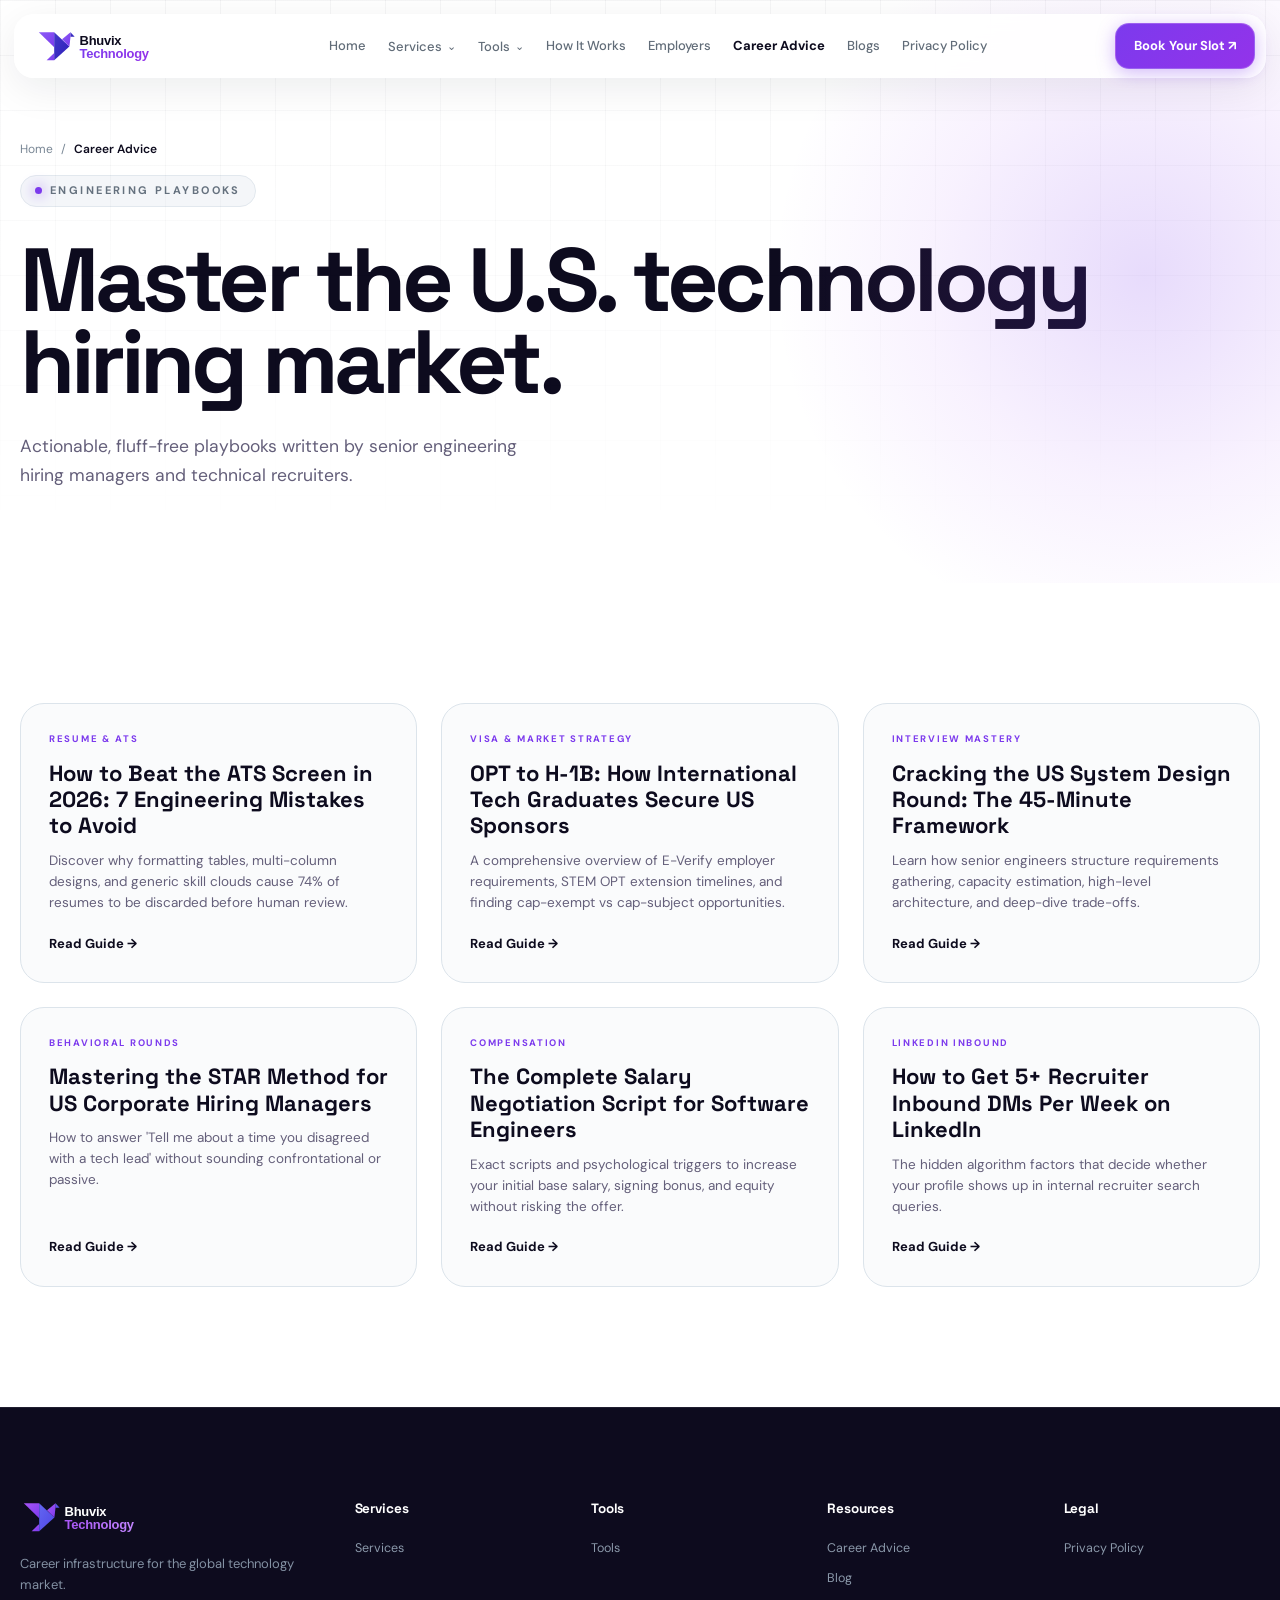
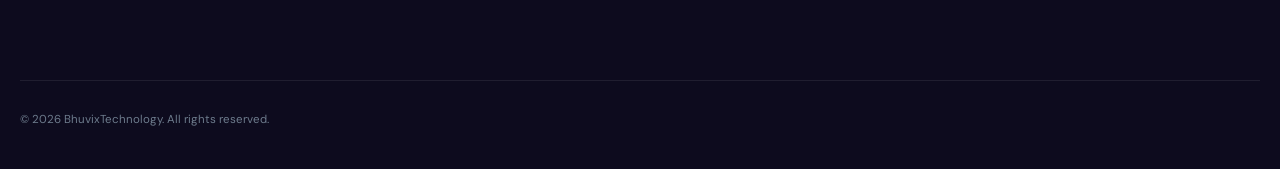
==== commit 0cd01b75: "Update booking modal: text role input, Google Sheets webhook, and custom confirmation message" ====
--- a/career-advice.html
+++ b/career-advice.html
@@ -179,6 +179,44 @@
             <input type="email" name="email" required placeholder="john@example.com">
           </div>
         </div>
+
+        <div class="formRow">
+          <div class="formGroup">
+            <label>Phone / WhatsApp *</label>
+            <input type="tel" name="phone" required placeholder="+1 (555) 000-0000">
+          </div>
+          <div class="formGroup">
+            <label>Target Tech Role *</label>
+            <input type="text" name="role" required placeholder="e.g. Full Stack / Software Engineer">
+          </div>
+        </div>
+
+        <div class="formRow">
+          <div class="formGroup">
+            <label>Years of Experience</label>
+            <select name="experience">
+              <option>Fresh Graduate / Student (0–1 yr)</option>
+              <option>Early Professional (1–3 yrs)</option>
+              <option>Mid-Level (4–7 yrs)</option>
+              <option>Senior / Lead (8+ yrs)</option>
+            </select>
+          </div>
+          <div class="formGroup">
+            <label>Preferred Time Slot *</label>
+            <select name="slot">
+              <option>Tomorrow · 10:00 AM – 11:00 AM</option>
+              <option>Tomorrow · 02:00 PM – 03:00 PM</option>
+              <option>Tomorrow · 06:00 PM – 07:00 PM</option>
+              <option>This Weekend · 11:00 AM</option>
+            </select>
+          </div>
+        </div>
+
+        <div class="formGroup">
+          <label>Career Goals / Notes (Optional)</label>
+          <textarea name="notes" rows="3" placeholder="Tell us about your visa status (OPT/H-1B/Citizen/Other), target salary, or specific concerns..."></textarea>
+        </div>
+
         <button type="submit" class="primary" style="margin-top:10px;">
           <span class="blobBtnLabel">Confirm My Session ↗</span>
         </button>
--- a/css/style.css
+++ b/css/style.css
@@ -1,23 +1,25 @@
 @import url('https://fonts.googleapis.com/css2?family=DM+Sans:ital,opsz,wght@0,9..40,400;0,9..40,500;0,9..40,600;0,9..40,700;1,9..40,400&family=Space+Grotesk:wght@400;500;600;700&display=swap');
 
 :root {
-  --bg: #f7f6f2;
+  --bg: #faf9ff; /* Pristine Lavender Mist: Clean, luxury, breathable canvas */
   --paper: #ffffff;
-  --ink: #070b12;
-  --muted: #5a6470;
-  --line: rgba(7, 11, 18, 0.1);
-  --cyan: #ff6b2c;
-  --primary: #ff6b2c;
-  --primary-hover: #ff540a;
-  --accent: #ffd21f;
-  --orange: #ff6b2c;
-  --yellow: #ffd21f;
-  --soft: #f7f6f2;
-  --ice: #fff2ea;
-  --navy: #090d16;
-  --navypanel: #111726;
-  --navyline: #1e2638;
-  --navytext: #9aa5b6;
+  --ink: #0d0b1e; /* Deep Cosmic Obsidian: Ultra-sharp dark text */
+  --muted: #645f7a; /* Elegant Slate Violet for secondary copy */
+  --line: rgba(13, 11, 30, 0.08);
+  --cyan: #7c3aed;
+  --primary: #7c3aed; /* Royal Cyber Violet */
+  --primary-hover: #6d28d9;
+  --accent: #a855f7; /* Luminous Orchid */
+  --teal: #a855f7;
+  --blue: #6366f1; /* Electric Indigo */
+  --orange: #7c3aed;
+  --yellow: #a855f7;
+  --soft: #f4f2ff; /* Soft lavender surface */
+  --ice: #f3e8ff; /* Soft violet mist for card highlights */
+  --navy: #0d0b1e; /* Deep Cosmic Midnight */
+  --navypanel: #14102e;
+  --navyline: #241d4c;
+  --navytext: #a79fc7;
   --radius-sm: 10px;
   --radius-md: 18px;
   --radius-lg: 28px;
@@ -188,27 +190,27 @@
   letter-spacing: 0.15em;
   font-weight: 700;
   padding: 3px 6px;
-  background: rgba(255, 107, 44, 0.1);
+  background: rgba(124, 58, 237, 0.1);
   color: var(--primary);
   border-radius: 6px;
 }
 
-/* Blob Buttons */
+/* Primary & CTA Buttons (Royal Cyber Violet) */
 .navcta, .primary {
   position: relative;
   overflow: hidden;
   display: inline-flex;
   align-items: center;
   justify-content: center;
-  background: var(--yellow);
-  color: #070b12;
+  background: linear-gradient(135deg, #7c3aed 0%, #9333ea 100%);
+  color: #ffffff;
   font-weight: 700;
   font-size: 13px;
   border-radius: 14px;
   padding: 12px 18px;
-  border: none;
-  box-shadow: 0 4px 15px rgba(255, 210, 31, 0.35);
-  transition: transform 0.2s ease, box-shadow 0.2s ease;
+  border: 1px solid rgba(255, 255, 255, 0.2);
+  box-shadow: 0 4px 18px rgba(124, 58, 237, 0.35);
+  transition: transform 0.2s ease, box-shadow 0.2s ease, filter 0.2s ease;
   z-index: 1;
 }
 
@@ -219,7 +221,8 @@
 
 .navcta:hover, .primary:hover {
   transform: translateY(-2px);
-  box-shadow: 0 8px 25px rgba(255, 107, 44, 0.4);
+  filter: brightness(1.1);
+  box-shadow: 0 8px 28px rgba(124, 58, 237, 0.5);
 }
 
 .blobBtnLabel {
@@ -252,7 +255,7 @@
   top: -40%;
   width: 28%;
   height: 180%;
-  background: var(--orange);
+  background: var(--primary-hover);
   border-radius: 100%;
   transform: translate3d(0, 150%, 0) scale(1.4);
   transition: transform 0.45s ease;
@@ -398,7 +401,7 @@
   right: -240px;
   top: -100px;
   border-radius: 50%;
-  background: radial-gradient(circle, rgba(255, 107, 44, 0.18), rgba(255, 210, 31, 0.08) 40%, transparent 70%);
+  background: radial-gradient(circle, rgba(124, 58, 237, 0.18), rgba(168, 85, 247, 0.08) 40%, transparent 70%);
   animation: floatOrb 10s ease-in-out infinite;
   pointer-events: none;
 }
@@ -410,7 +413,7 @@
   left: -260px;
   bottom: -180px;
   border-radius: 50%;
-  background: radial-gradient(circle, rgba(255, 107, 44, 0.14), transparent 68%);
+  background: radial-gradient(circle, rgba(124, 58, 237, 0.14), transparent 68%);
   animation: floatOrb 14s ease-in-out infinite reverse;
   pointer-events: none;
 }
@@ -461,6 +464,62 @@
   position: relative;
 }
 
+.heroTitleReveal {
+  display: block;
+  font-family: var(--font-heading);
+  letter-spacing: -0.05em;
+  font-weight: 700;
+  font-size: clamp(52px, 7vw, 98px);
+  line-height: 0.94;
+  margin: 12px 0 28px;
+}
+
+.revealWordWrap {
+  display: inline-block;
+  overflow: hidden;
+  vertical-align: bottom;
+  padding-bottom: 0.12em;
+  margin-bottom: -0.12em;
+  margin-right: 0.22em;
+}
+
+.revealWordWrap:last-child {
+  margin-right: 0;
+}
+
+.revealWord {
+  display: inline-block;
+  transform: translateY(115%);
+  opacity: 0;
+  filter: blur(5px);
+  animation: smoothWordSlideUp 0.85s cubic-bezier(0.16, 1, 0.3, 1) forwards;
+  will-change: transform, opacity, filter;
+  transition: transform 0.25s ease, color 0.25s ease;
+}
+
+.revealWordWrap:nth-child(1) .revealWord { animation-delay: 0.10s; }
+.revealWordWrap:nth-child(2) .revealWord { animation-delay: 0.24s; }
+.revealWordWrap:nth-child(3) .revealWord { animation-delay: 0.38s; }
+.revealWordWrap:nth-child(4) .revealWord { animation-delay: 0.52s; }
+
+.revealWord:hover {
+  transform: translateY(-2px);
+  color: var(--primary);
+}
+
+@keyframes smoothWordSlideUp {
+  0% {
+    transform: translateY(115%);
+    opacity: 0;
+    filter: blur(5px);
+  }
+  100% {
+    transform: translateY(0);
+    opacity: 1;
+    filter: blur(0);
+  }
+}
+
 h1, .title, .big {
   font-family: var(--font-heading);
   letter-spacing: -0.05em;
@@ -474,7 +533,7 @@
 }
 
 .grad {
-  background: linear-gradient(95deg, #070b12 0%, #ff6b2c 50%, #ffd21f 100%);
+  background: linear-gradient(95deg, #0d0b1e 0%, #7c3aed 55%, #c084fc 100%);
   -webkit-background-clip: text;
   background-clip: text;
   color: transparent;
@@ -536,8 +595,8 @@
   width: 440px;
   height: 440px;
   border-radius: 50%;
-  background: radial-gradient(circle, #ffffff 20%, #fef3ec 55%, transparent 72%);
-  box-shadow: 0 40px 90px rgba(255, 107, 44, 0.12);
+  background: radial-gradient(circle, #ffffff 20%, #f3e8ff 55%, transparent 72%);
+  box-shadow: 0 40px 90px rgba(124, 58, 237, 0.12);
   position: absolute;
 }
 
@@ -545,7 +604,7 @@
   position: absolute;
   width: 520px;
   height: 520px;
-  border: 1px solid rgba(255, 107, 44, 0.22);
+  border: 1px solid rgba(124, 58, 237, 0.22);
   border-radius: 50%;
   transform: rotateX(68deg) rotate(-20deg);
   animation: orbRotate 18s linear infinite;
@@ -567,7 +626,7 @@
   position: absolute;
   width: 380px;
   height: 380px;
-  border: 1px dashed rgba(255, 210, 31, 0.35);
+  border: 1px dashed rgba(168, 85, 247, 0.35);
   border-radius: 50%;
   transform: rotateY(65deg);
   animation: orbRotate2 14s linear infinite reverse;
@@ -588,8 +647,8 @@
   height: 170px;
   border-radius: 40px;
   background: #ffffff;
-  border: 1.5px solid rgba(255, 107, 44, 0.3);
-  box-shadow: 0 30px 70px rgba(255, 107, 44, 0.2);
+  border: 1.5px solid rgba(124, 58, 237, 0.3);
+  box-shadow: 0 30px 70px rgba(124, 58, 237, 0.2);
   display: grid;
   place-items: center;
   animation: floatLogo 5s ease-in-out infinite;
@@ -632,7 +691,7 @@
 
 .heroFeature:hover {
   transform: translateY(-5px) scale(1.02);
-  box-shadow: 0 25px 60px rgba(255, 107, 44, 0.18);
+  box-shadow: 0 25px 60px rgba(124, 58, 237, 0.18);
   border-color: var(--primary);
 }
 
@@ -647,8 +706,8 @@
   border-radius: 50%;
   display: grid;
   place-items: center;
-  background: radial-gradient(circle, rgba(255, 107, 44, 0.15), #ffffff);
-  border: 1px solid rgba(255, 107, 44, 0.35);
+  background: radial-gradient(circle, rgba(124, 58, 237, 0.15), #ffffff);
+  border: 1px solid rgba(124, 58, 237, 0.35);
   color: var(--primary);
   font-family: var(--font-heading);
   font-weight: 700;
@@ -748,7 +807,7 @@
 .audienceCard:hover {
   transform: translateY(-8px);
   box-shadow: 0 25px 65px rgba(16, 24, 40, 0.09);
-  border-color: rgba(255, 107, 44, 0.4);
+  border-color: rgba(124, 58, 237, 0.4);
 }
 
 .audienceCard > span {
@@ -812,7 +871,7 @@
 
 /* Audience Split Strip */
 .audienceStrip {
-  background: #090d16;
+  background: #0d0b1e;
   color: #ffffff;
   padding: 30px 0;
   border-top: 1px solid rgba(255, 255, 255, 0.1);
@@ -946,7 +1005,7 @@
   display: block;
   height: 100%;
   width: 84%;
-  background: linear-gradient(90deg, #ff6b2c, #ffd21f);
+  background: linear-gradient(90deg, #7c3aed, #a855f7);
   border-radius: 99px;
   transition: width 0.6s cubic-bezier(0.16, 1, 0.3, 1);
 }
@@ -971,7 +1030,7 @@
   position: absolute;
   width: 320px;
   height: 320px;
-  border: 1px solid rgba(255, 107, 44, 0.15);
+  border: 1px solid rgba(124, 58, 237, 0.15);
   border-radius: 50%;
 }
 
@@ -980,7 +1039,7 @@
   position: absolute;
   width: 220px;
   height: 220px;
-  border: 1px dashed rgba(255, 107, 44, 0.25);
+  border: 1px dashed rgba(124, 58, 237, 0.25);
   border-radius: 50%;
 }
 
@@ -988,14 +1047,14 @@
   width: 150px;
   height: 150px;
   border-radius: 50%;
-  background: radial-gradient(circle, #ffffff, #fff3eb);
-  border: 1.5px solid rgba(255, 107, 44, 0.35);
+  background: radial-gradient(circle, #ffffff, #f3e8ff);
+  border: 1.5px solid rgba(124, 58, 237, 0.35);
   display: grid;
   place-items: center;
   text-align: center;
   position: relative;
   z-index: 3;
-  box-shadow: 0 0 70px rgba(255, 107, 44, 0.25);
+  box-shadow: 0 0 70px rgba(124, 58, 237, 0.25);
 }
 
 .coreLabel {
@@ -1048,7 +1107,7 @@
 .signalMetric:hover, .signalMetric.active {
   border-color: var(--primary);
   background: #ffffff;
-  box-shadow: 0 12px 30px rgba(255, 107, 44, 0.1);
+  box-shadow: 0 12px 30px rgba(124, 58, 237, 0.1);
   transform: translateX(-4px);
 }
 
@@ -1101,7 +1160,7 @@
 .signalMetric > i u {
   display: block;
   height: 100%;
-  background: linear-gradient(90deg, #ff6b2c, #ffd21f);
+  background: linear-gradient(90deg, #7c3aed, #a855f7);
   border-radius: 99px;
   text-decoration: none;
 }
@@ -1222,12 +1281,12 @@
   width: 150px;
   height: 150px;
   border-radius: 50%;
-  background: radial-gradient(circle, #ffffff 40%, #fef3eb);
-  border: 1.5px solid rgba(255, 107, 44, 0.4);
+  background: radial-gradient(circle, #ffffff 40%, #f3e8ff);
+  border: 1.5px solid rgba(124, 58, 237, 0.4);
   display: grid;
   place-items: center;
   position: relative;
-  box-shadow: 0 25px 75px rgba(255, 107, 44, 0.2);
+  box-shadow: 0 25px 75px rgba(124, 58, 237, 0.2);
 }
 
 .bhuvixCore img {
@@ -1238,7 +1297,7 @@
 .coreRing {
   position: absolute;
   inset: -10px;
-  border: 1px dashed rgba(255, 107, 44, 0.4);
+  border: 1px dashed rgba(124, 58, 237, 0.4);
   border-radius: 50%;
   animation: coreSpin 14s linear infinite;
 }
@@ -1255,8 +1314,8 @@
 
 .connectorLine {
   height: 2px;
-  background: linear-gradient(90deg, #ff6b2c, #ffd21f);
-  box-shadow: 0 0 12px rgba(255, 107, 44, 0.3);
+  background: linear-gradient(90deg, #7c3aed, #a855f7);
+  box-shadow: 0 0 12px rgba(124, 58, 237, 0.3);
 }
 
 .flowTag {
@@ -1372,7 +1431,7 @@
 .card:hover {
   transform: translateY(-8px);
   box-shadow: 0 30px 70px rgba(16, 24, 40, 0.09);
-  border-color: rgba(255, 107, 44, 0.4);
+  border-color: rgba(124, 58, 237, 0.4);
 }
 
 .card .num {
@@ -1448,8 +1507,8 @@
 }
 
 .serviceLight.featured {
-  background: linear-gradient(145deg, #ffffff, #fff7f2);
-  border-color: rgba(255, 107, 44, 0.3);
+  background: linear-gradient(145deg, #ffffff, #f3e8ff);
+  border-color: rgba(124, 58, 237, 0.3);
 }
 
 .serviceNo {
@@ -1518,7 +1577,7 @@
   min-height: 380px;
   border: 1px solid #1e2638;
   border-radius: 28px;
-  background: #090d16;
+  background: #0d0b1e;
   color: #ffffff;
   padding: 32px;
   position: relative;
@@ -1530,7 +1589,7 @@
 
 .service:hover {
   transform: translateY(-8px);
-  border-color: rgba(255, 107, 44, 0.6);
+  border-color: rgba(124, 58, 237, 0.6);
   box-shadow: 0 30px 70px rgba(0, 0, 0, 0.5);
 }
 
@@ -1788,7 +1847,7 @@
   border-radius: 50%;
   display: grid;
   place-items: center;
-  background: linear-gradient(135deg, #ffd21f, #ff6b2c);
+  background: linear-gradient(135deg, #a855f7, #7c3aed);
   color: #ffffff;
   font-family: var(--font-heading);
   font-weight: 700;
@@ -1863,7 +1922,7 @@
 }
 
 .supportCard.featuredSupport {
-  background: #090d16;
+  background: #0d0b1e;
   color: #ffffff;
   border-color: #242e42;
   transform: translateY(-10px);
@@ -2001,7 +2060,7 @@
    OFFICES SHOWCASE (DAY/NIGHT ANIMATION)
    ========================================================================== */
 .officesShowcase {
-  background: #090d16;
+  background: #0d0b1e;
   color: #ffffff;
   padding: 120px 0;
   position: relative;
@@ -2011,7 +2070,7 @@
 .officesAtmosphere {
   position: absolute;
   inset: 0;
-  background: radial-gradient(circle at 50% 30%, rgba(255, 107, 44, 0.08), transparent 60%);
+  background: radial-gradient(circle at 50% 30%, rgba(124, 58, 237, 0.08), transparent 60%);
   pointer-events: none;
 }
 
@@ -2168,7 +2227,7 @@
 
 .liveClock {
   font-family: var(--font-heading);
-  color: #ffd21f;
+  color: #a855f7;
   font-weight: 700;
 }
 
@@ -2240,7 +2299,7 @@
 .final {
   padding: 160px 0;
   text-align: center;
-  background: #090d16;
+  background: #0d0b1e;
   color: #ffffff;
   position: relative;
   overflow: hidden;
@@ -2255,11 +2314,11 @@
   top: 10%;
   transform: translate(-50%, -50%);
   border-radius: 50%;
-  background: radial-gradient(circle, rgba(255, 107, 44, 0.22), transparent 65%);
+  background: radial-gradient(circle, rgba(124, 58, 237, 0.22), transparent 65%);
 }
 
 .final .kicker {
-  color: #ff935f;
+  color: #a855f7;
 }
 
 .final .big {
@@ -2273,7 +2332,7 @@
    FOOTER
    ========================================================================== */
 .siteFooter {
-  background: #050811;
+  background: #0d0b1e;
   color: #ffffff;
   padding: 90px 0 40px;
   border-top: 1px solid rgba(255, 255, 255, 0.08);
@@ -2539,7 +2598,7 @@
 
 .formGroup input:focus, .formGroup select:focus, .formGroup textarea:focus {
   border-color: var(--primary);
-  box-shadow: 0 0 0 3px rgba(255, 107, 44, 0.15);
+  box-shadow: 0 0 0 3px rgba(124, 58, 237, 0.15);
 }
 
 /* Page Header Subpages */
